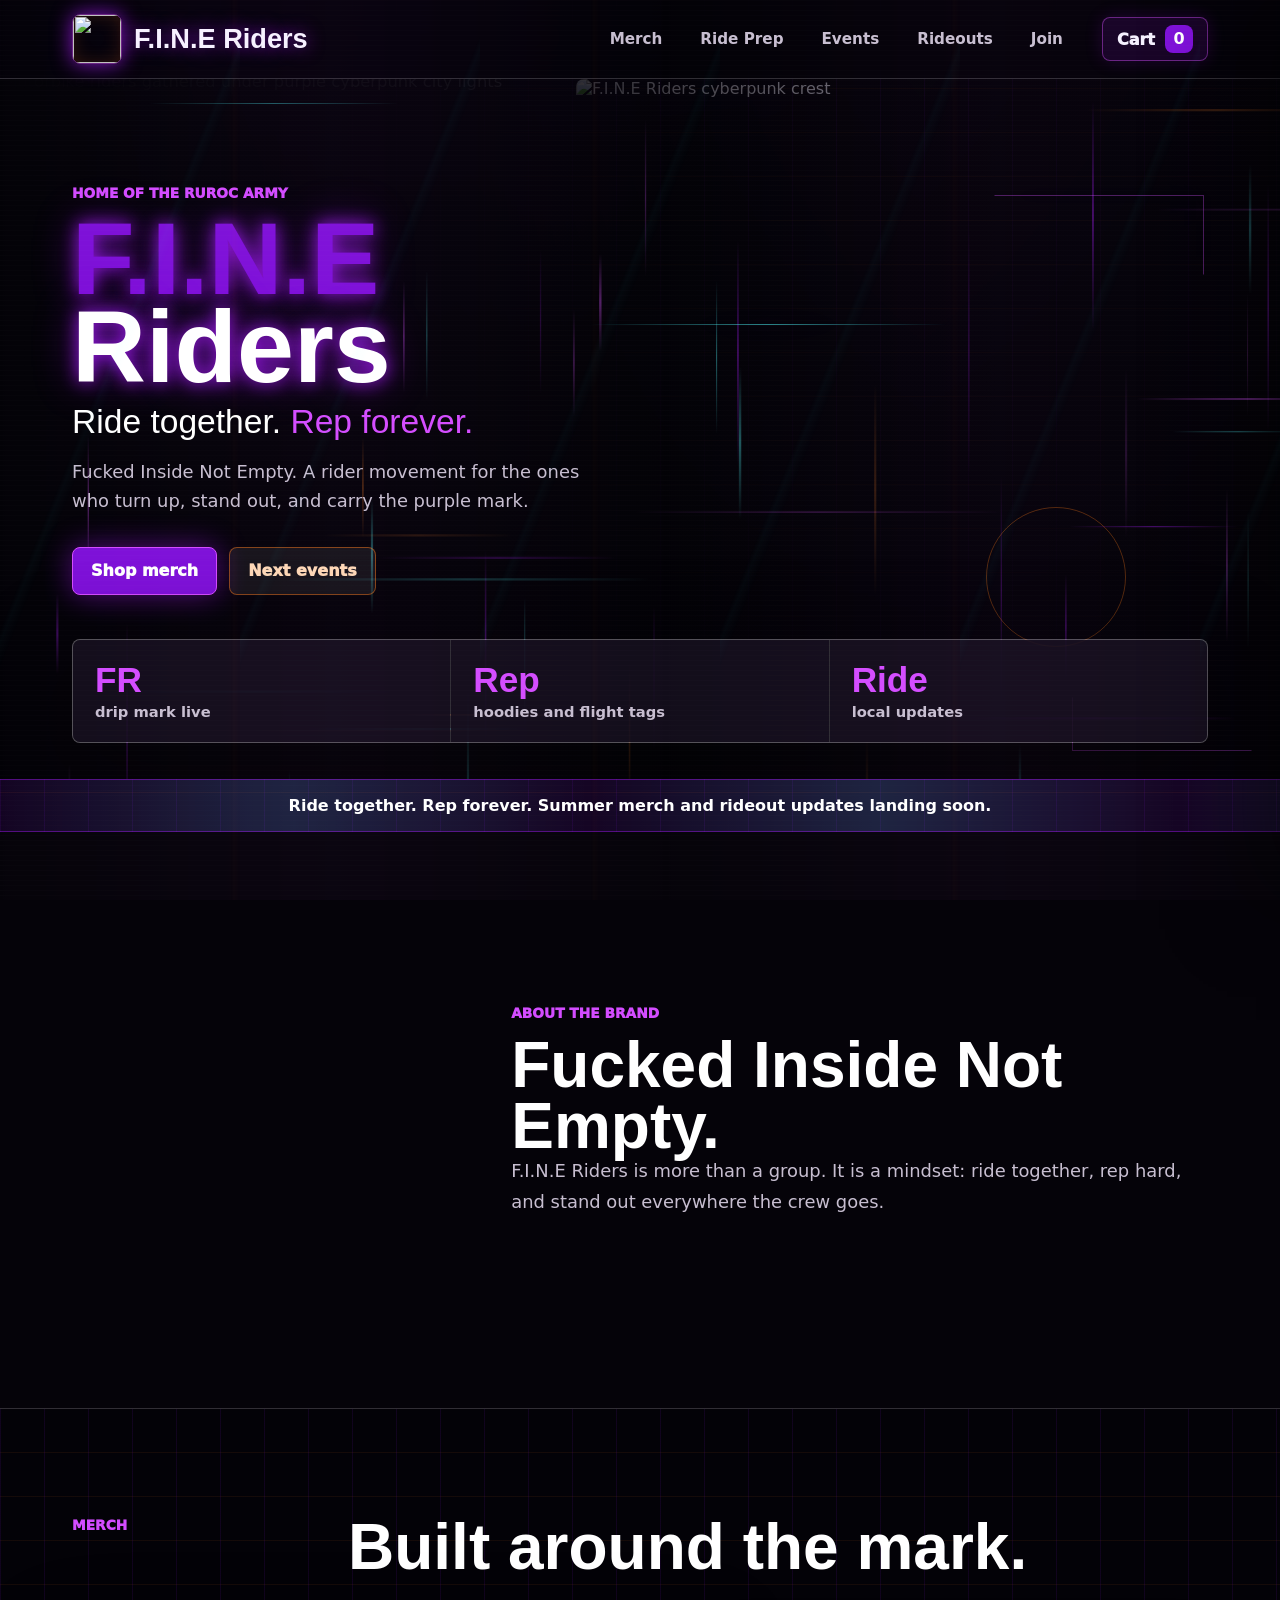
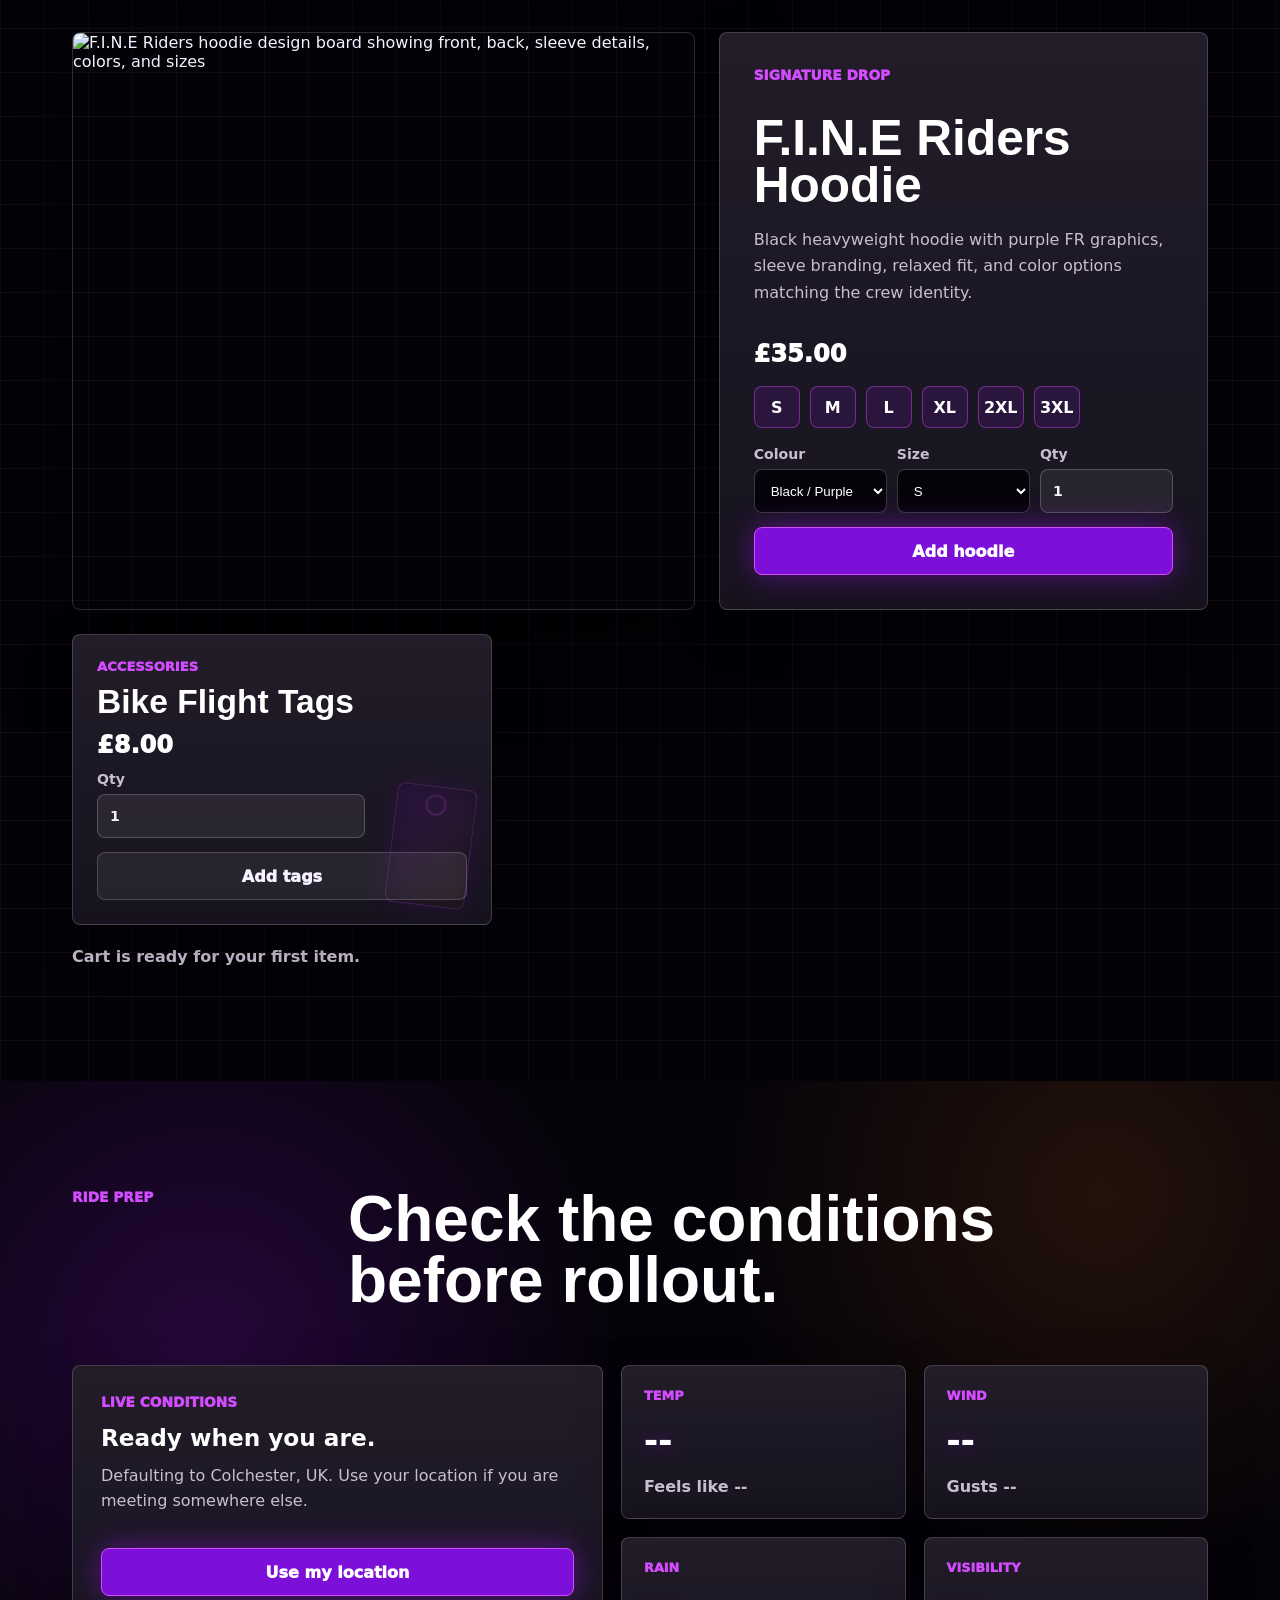
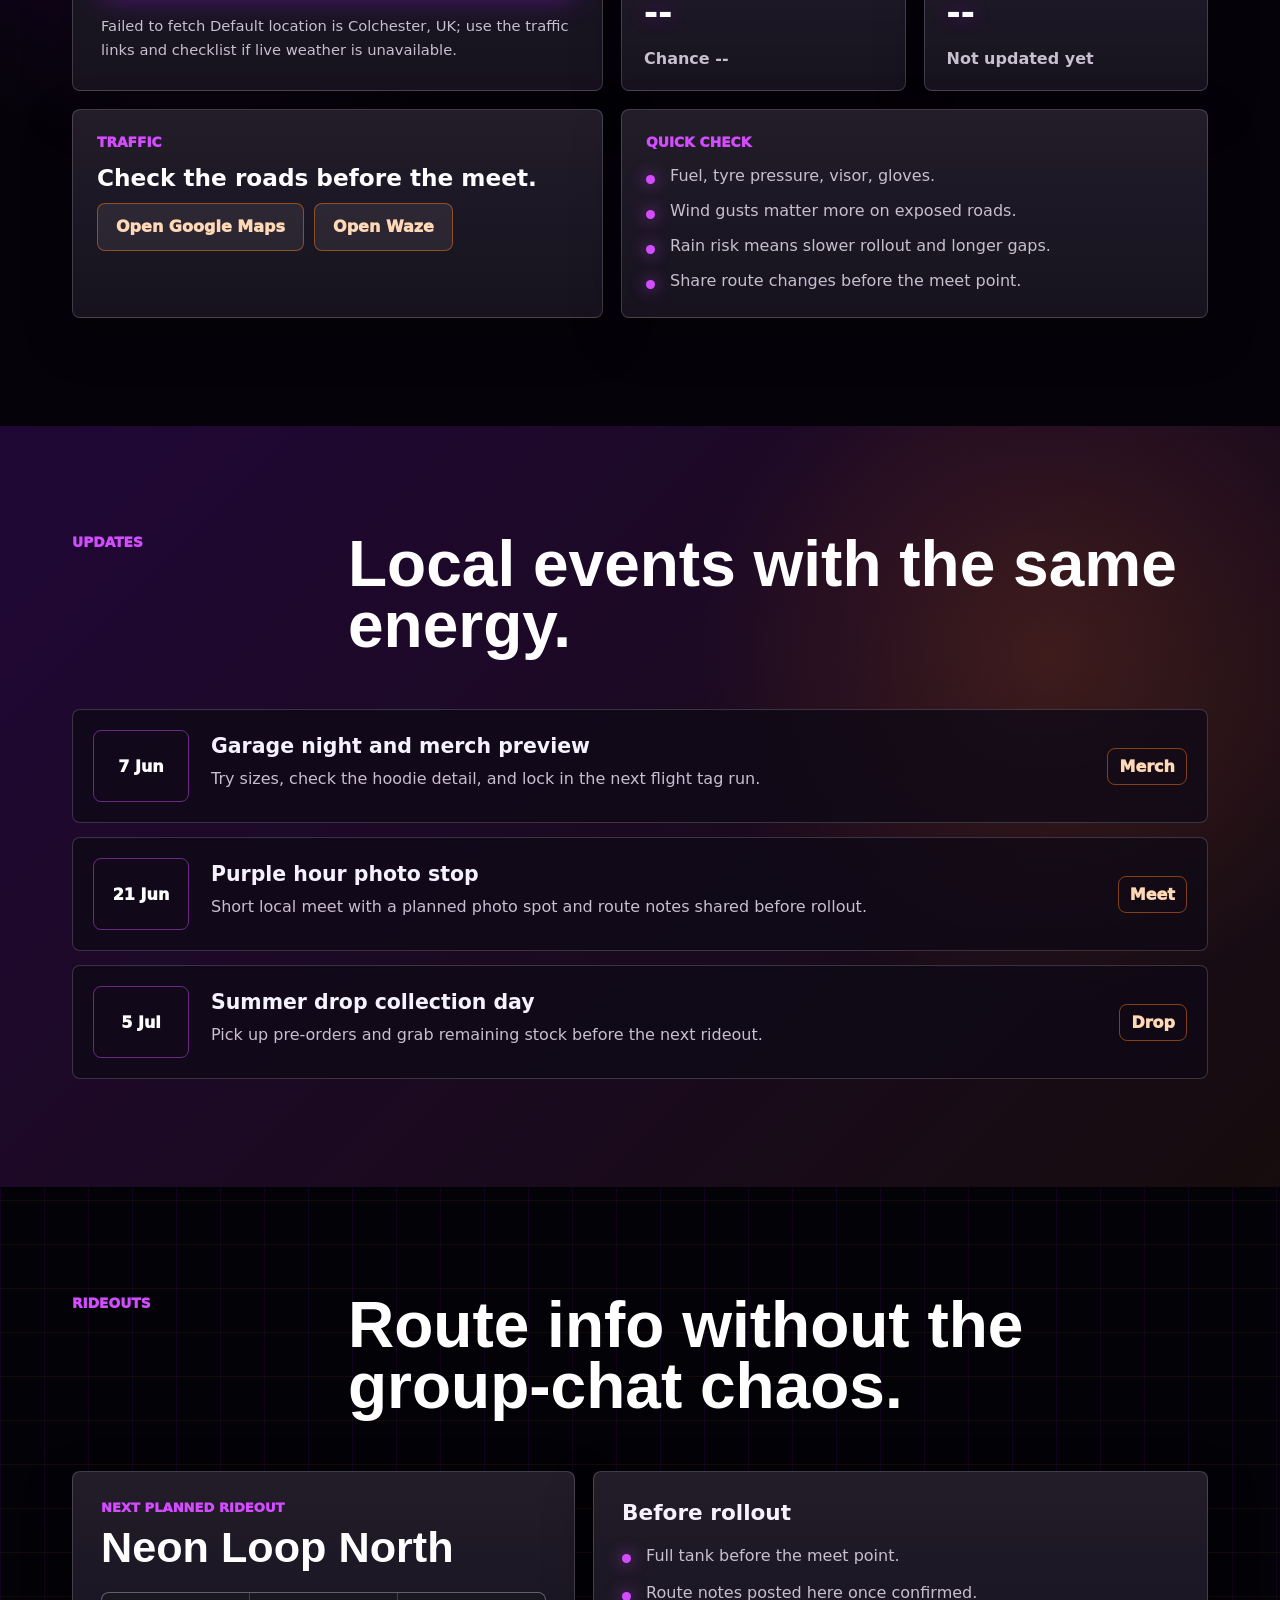
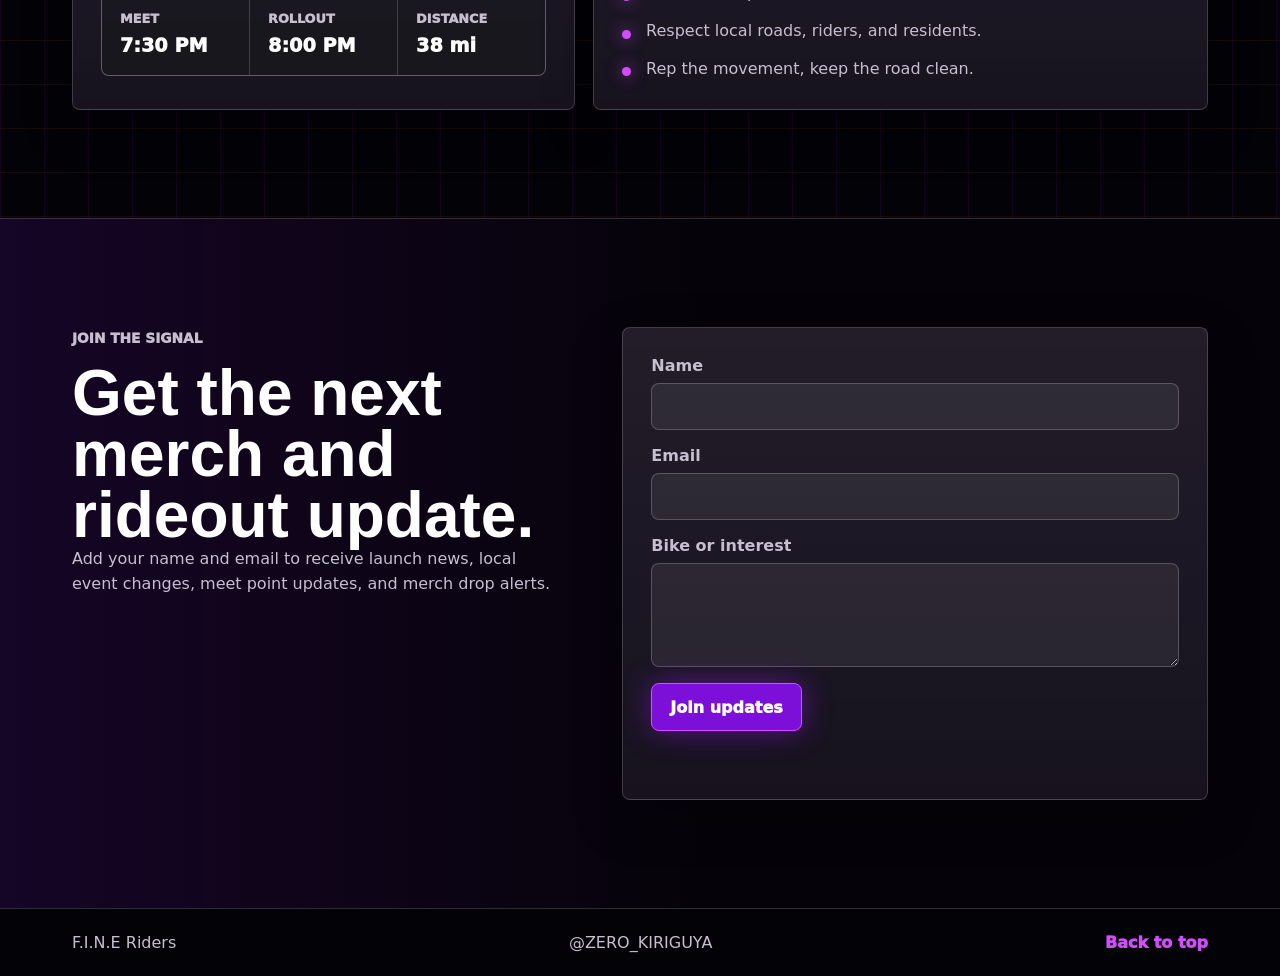
==== index.html @ f5ca0bd8 "Add files via upload" ====
<!doctype html>
<html lang="en">
  <head>
    <meta charset="utf-8">
    <meta name="viewport" content="width=device-width, initial-scale=1">
    <title>F.I.N.E Riders</title>
    <meta
      name="description"
      content="F.I.N.E Riders merch, local rideout updates, and bike group events."
    >
    <link rel="stylesheet" href="styles.css">
  </head>
  <body>
    <header class="site-header">
      <a class="brand" href="#top" aria-label="F.I.N.E Riders home">
        <span class="brand-mark" aria-hidden="true">
          <img src="assets/brand/fine-crest.jpg" alt="">
        </span>
        <span>F.I.N.E Riders</span>
      </a>

      <div class="header-actions">
        <button class="cart-button" type="button" data-cart-open aria-expanded="false" aria-controls="cart-drawer">
          <span>Cart</span>
          <strong id="cart-count">0</strong>
        </button>

        <button class="menu-button" type="button" aria-expanded="false" aria-controls="site-nav">
          <span class="sr-only">Menu</span>
          <span aria-hidden="true"></span>
          <span aria-hidden="true"></span>
          <span aria-hidden="true"></span>
        </button>
      </div>

      <nav class="site-nav" id="site-nav" aria-label="Primary navigation">
        <a href="#shop">Merch</a>
        <a href="#prep">Ride Prep</a>
        <a href="#events">Events</a>
        <a href="#rideouts">Rideouts</a>
        <a href="#join">Join</a>
      </nav>
    </header>

    <main id="top">
      <section class="hero">
        <img
          class="hero-bike"
          src="assets/fine-riders-hero.png"
          alt="Motorbike riders gathered under purple cyberpunk city lights"
        >
        <img
          class="hero-crest"
          src="assets/brand/fine-crest.jpg"
          alt="F.I.N.E Riders cyberpunk crest"
        >
        <div class="hero-overlay" aria-hidden="true"></div>
        <canvas class="hero-neon-field" id="hero-neon-field" aria-hidden="true"></canvas>
        <div class="hero-hud" aria-hidden="true">
          <span></span>
          <span></span>
          <span></span>
          <span></span>
        </div>

        <div class="hero-copy">
          <p class="eyebrow">Home of the Ruroc Army</p>
          <h1>
            <span>F.I.N.E</span>
            <span>Riders</span>
          </h1>
          <p class="hero-tagline">Ride together. <span>Rep forever.</span></p>
          <p class="hero-lede">
            Fucked Inside Not Empty. A rider movement for the ones who turn up,
            stand out, and carry the purple mark.
          </p>
          <div class="hero-actions" aria-label="Primary actions">
            <a class="button primary" href="#shop">Shop merch</a>
            <a class="button secondary" href="#events">Next events</a>
          </div>
        </div>

        <div class="signal-strip" aria-label="Current group highlights">
          <div>
            <strong>FR</strong>
            <span>drip mark live</span>
          </div>
          <div>
            <strong>Rep</strong>
            <span>hoodies and flight tags</span>
          </div>
          <div>
            <strong>Ride</strong>
            <span>local updates</span>
          </div>
        </div>
      </section>

      <section class="ticker" aria-label="Latest announcement">
        <p>Ride together. Rep forever. Summer merch and rideout updates landing soon.</p>
      </section>

      <section class="section brand-story" id="story">
        <div class="story-mark" aria-hidden="true">
          <img src="assets/brand/fr-drip-mark-transparent.png" alt="">
        </div>
        <div>
          <p class="eyebrow">About the brand</p>
          <h2>Fucked Inside Not Empty.</h2>
          <p>
            F.I.N.E Riders is more than a group. It is a mindset: ride together,
            rep hard, and stand out everywhere the crew goes.
          </p>
        </div>
      </section>

      <section class="section" id="shop">
        <div class="section-heading">
          <p class="eyebrow">Merch</p>
          <h2>Built around the mark.</h2>
        </div>

        <div class="merch-feature">
          <img
            src="assets/brand/hoodie-board.png"
            alt="F.I.N.E Riders hoodie design board showing front, back, sleeve details, colors, and sizes"
          >
          <div class="merch-copy">
            <p class="eyebrow">Signature drop</p>
            <h3>F.I.N.E Riders Hoodie</h3>
            <p>
              Black heavyweight hoodie with purple FR graphics, sleeve branding,
              relaxed fit, and color options matching the crew identity.
            </p>
            <span class="price">&pound;35</span>
            <div class="size-row" aria-label="Available sizes">
              <span>S</span>
              <span>M</span>
              <span>L</span>
              <span>XL</span>
              <span>2XL</span>
              <span>3XL</span>
            </div>
            <form class="product-form" data-product-form data-product-id="hoodie-signature" data-product-name="F.I.N.E Riders Hoodie" data-product-price="35">
              <div class="product-controls">
                <label>
                  <span>Colour</span>
                  <select name="colour">
                    <option value="Black / Purple">Black / Purple</option>
                    <option value="Purple / White">Purple / White</option>
                  </select>
                </label>
                <label>
                  <span>Size</span>
                  <select name="size">
                    <option>S</option>
                    <option>M</option>
                    <option>L</option>
                    <option>XL</option>
                    <option>2XL</option>
                    <option>3XL</option>
                  </select>
                </label>
                <label>
                  <span>Qty</span>
                  <input name="quantity" type="number" min="1" max="10" value="1">
                </label>
              </div>
              <button class="button primary product-button" type="submit">Add hoodie</button>
            </form>
          </div>
        </div>

        <div class="merch-grid">
          <article class="product-tile flight-tag-tile">
            <p>Accessories</p>
            <h3>Bike Flight Tags</h3>
            <span class="price">&pound;8</span>
            <form class="product-form compact" data-product-form data-product-id="bike-flight-tags" data-product-name="Bike Flight Tags" data-product-price="8">
              <div class="product-controls">
                <label>
                  <span>Qty</span>
                  <input name="quantity" type="number" min="1" max="10" value="1">
                </label>
              </div>
              <input type="hidden" name="colour" value="Purple FR">
              <input type="hidden" name="size" value="Tag">
              <button class="button product-button" type="submit">Add tags</button>
            </form>
          </article>
        </div>

        <p class="cart-status" id="cart-status" role="status" aria-live="polite">
          Cart is ready for your first item.
        </p>
      </section>

      <section class="section prep-section" id="prep">
        <div class="section-heading">
          <p class="eyebrow">Ride prep</p>
          <h2>Check the conditions before rollout.</h2>
        </div>

        <div class="prep-dashboard">
          <article class="prep-live-card">
            <div>
              <p class="eyebrow">Live conditions</p>
              <h3 id="prep-condition">Ready when you are.</h3>
              <p id="prep-location-label">
                Defaulting to Colchester, UK. Use your location if you are meeting somewhere else.
              </p>
            </div>
            <button class="button primary" type="button" id="ride-prep-location">
              Use my location
            </button>
            <p class="prep-status" id="prep-status" role="status" aria-live="polite">
              Weather source: Open-Meteo. Always check conditions again before setting off.
            </p>
          </article>

          <div class="prep-metrics" aria-label="Ride condition metrics">
            <article>
              <span>Temp</span>
              <strong id="prep-temp">--</strong>
              <p id="prep-feels">Feels like --</p>
            </article>
            <article>
              <span>Wind</span>
              <strong id="prep-wind">--</strong>
              <p id="prep-gusts">Gusts --</p>
            </article>
            <article>
              <span>Rain</span>
              <strong id="prep-rain">--</strong>
              <p id="prep-precip">Chance --</p>
            </article>
            <article>
              <span>Visibility</span>
              <strong id="prep-visibility">--</strong>
              <p id="prep-updated">Not updated yet</p>
            </article>
          </div>

          <article class="prep-traffic-card">
            <p class="eyebrow">Traffic</p>
            <h3>Check the roads before the meet.</h3>
            <div class="prep-links">
              <a class="button secondary" href="https://www.google.com/maps" target="_blank" rel="noreferrer">Open Google Maps</a>
              <a class="button secondary" href="https://www.waze.com/live-map" target="_blank" rel="noreferrer">Open Waze</a>
            </div>
          </article>

          <article class="prep-checklist">
            <p class="eyebrow">Quick check</p>
            <ul>
              <li>Fuel, tyre pressure, visor, gloves.</li>
              <li>Wind gusts matter more on exposed roads.</li>
              <li>Rain risk means slower rollout and longer gaps.</li>
              <li>Share route changes before the meet point.</li>
            </ul>
          </article>
        </div>
      </section>

      <section class="section events-band" id="events">
        <div class="section-heading">
          <p class="eyebrow">Updates</p>
          <h2>Local events with the same energy.</h2>
        </div>

        <div class="event-list">
          <article>
            <time datetime="2026-06-07">7 Jun</time>
            <div>
              <h3>Garage night and merch preview</h3>
              <p>Try sizes, check the hoodie detail, and lock in the next flight tag run.</p>
            </div>
            <span>Merch</span>
          </article>

          <article>
            <time datetime="2026-06-21">21 Jun</time>
            <div>
              <h3>Purple hour photo stop</h3>
              <p>Short local meet with a planned photo spot and route notes shared before rollout.</p>
            </div>
            <span>Meet</span>
          </article>

          <article>
            <time datetime="2026-07-05">5 Jul</time>
            <div>
              <h3>Summer drop collection day</h3>
              <p>Pick up pre-orders and grab remaining stock before the next rideout.</p>
            </div>
            <span>Drop</span>
          </article>
        </div>
      </section>

      <section class="section rideout-section" id="rideouts">
        <div class="section-heading">
          <p class="eyebrow">Rideouts</p>
          <h2>Route info without the group-chat chaos.</h2>
        </div>

        <div class="rideout-panel">
          <div class="route-card">
            <p class="route-label">Next planned rideout</p>
            <h3>Neon Loop North</h3>
            <dl>
              <div>
                <dt>Meet</dt>
                <dd>7:30 PM</dd>
              </div>
              <div>
                <dt>Rollout</dt>
                <dd>8:00 PM</dd>
              </div>
              <div>
                <dt>Distance</dt>
                <dd>38 mi</dd>
              </div>
            </dl>
          </div>

          <div class="rideout-rules">
            <h3>Before rollout</h3>
            <ul>
              <li>Full tank before the meet point.</li>
              <li>Route notes posted here once confirmed.</li>
              <li>Respect local roads, riders, and residents.</li>
              <li>Rep the movement, keep the road clean.</li>
            </ul>
          </div>
        </div>
      </section>

      <section class="join-section" id="join">
        <div class="join-copy">
          <p class="eyebrow">Join the signal</p>
          <h2>Get the next merch and rideout update.</h2>
          <p>
            Add your name and email to receive launch news, local event changes,
            meet point updates, and merch drop alerts.
          </p>
        </div>

        <form class="join-form" id="join-form">
          <label>
            <span>Name</span>
            <input name="name" type="text" autocomplete="name" required>
          </label>
          <label>
            <span>Email</span>
            <input name="email" type="email" autocomplete="email" required>
          </label>
          <label>
            <span>Bike or interest</span>
            <textarea name="message" rows="4" required></textarea>
          </label>
          <button class="button primary" type="submit">Join updates</button>
          <p class="form-status" id="form-status" role="status" aria-live="polite"></p>
        </form>
      </section>
    </main>

    <div class="cart-backdrop" data-cart-close hidden></div>
    <aside class="cart-drawer" id="cart-drawer" aria-labelledby="cart-title" aria-hidden="true">
      <div class="cart-header">
        <div>
          <p class="eyebrow">Merch order</p>
          <h2 id="cart-title">Cart</h2>
        </div>
        <button class="cart-close" type="button" data-cart-close aria-label="Close cart">X</button>
      </div>

      <div class="cart-tabs" aria-label="Checkout steps">
        <button class="is-active" type="button" data-cart-step="cart">Cart</button>
        <button type="button" data-cart-step="checkout">Details</button>
      </div>

      <section class="cart-step is-active" data-cart-panel="cart" aria-label="Cart items">
        <div class="cart-empty" id="cart-empty">
          <h3>No merch added yet.</h3>
          <p>Pick your hoodie, flight tags, size, and quantity from the merch section.</p>
        </div>

        <div class="cart-items" id="cart-items"></div>

        <div class="order-summary" aria-label="Order summary">
          <div>
            <span>Subtotal</span>
            <strong id="cart-subtotal">&pound;0.00</strong>
          </div>
          <div>
            <span>Delivery</span>
            <strong id="cart-shipping">&pound;0.00</strong>
          </div>
          <div class="summary-total">
            <span>Total</span>
            <strong id="cart-total">&pound;0.00</strong>
          </div>
        </div>

        <button class="button primary checkout-start" type="button" id="checkout-start">
          Checkout
        </button>
      </section>

      <section class="cart-step" data-cart-panel="checkout" aria-label="Checkout form">
        <form class="checkout-form" id="checkout-form">
          <div class="checkout-grid">
            <label>
              <span>Full name</span>
              <input name="customerName" type="text" autocomplete="name" required>
            </label>
            <label>
              <span>Email</span>
              <input name="customerEmail" type="email" autocomplete="email" required>
            </label>
            <label>
              <span>Phone</span>
              <input name="customerPhone" type="tel" autocomplete="tel" required>
            </label>
          </div>

          <fieldset class="delivery-options">
            <legend>Delivery</legend>
            <label>
              <input type="radio" name="delivery" value="collection" data-shipping="0" checked>
              <span>Collect at meet</span>
              <strong>Free</strong>
            </label>
            <label>
              <input type="radio" name="delivery" value="uk-delivery" data-shipping="4.99">
              <span>UK delivery</span>
              <strong>&pound;4.99</strong>
            </label>
          </fieldset>

          <div class="shipping-fields" id="shipping-fields" hidden>
            <label>
              <span>Address</span>
              <input name="address" type="text" autocomplete="address-line1">
            </label>
            <label>
              <span>Town / City</span>
              <input name="city" type="text" autocomplete="address-level2">
            </label>
            <label>
              <span>Postcode</span>
              <input name="postcode" type="text" autocomplete="postal-code">
            </label>
          </div>

          <label>
            <span>Payment</span>
            <select name="payment">
              <option value="bank-transfer">Bank transfer after confirmation</option>
              <option value="cash-collection">Cash on collection</option>
            </select>
          </label>

          <label>
            <span>Order notes</span>
            <textarea name="notes" rows="3"></textarea>
          </label>

          <div class="order-summary checkout-summary" aria-label="Checkout summary">
            <div>
              <span>Subtotal</span>
              <strong id="checkout-subtotal">&pound;0.00</strong>
            </div>
            <div>
              <span>Delivery</span>
              <strong id="checkout-shipping">&pound;0.00</strong>
            </div>
            <div class="summary-total">
              <span>Total</span>
              <strong id="checkout-total">&pound;0.00</strong>
            </div>
          </div>

          <button class="button primary" type="submit">Place order</button>
        </form>
      </section>

      <section class="order-success" id="order-success" hidden>
        <img src="assets/brand/thanks-ordering.png" alt="F.I.N.E Riders thanks for ordering graphic">
        <p class="eyebrow">Order locked</p>
        <h2>Rep secured.</h2>
        <p id="order-message"></p>
        <button class="button primary" type="button" id="order-reset">Start another order</button>
      </section>
    </aside>

    <footer class="site-footer">
      <p>F.I.N.E Riders</p>
      <p>@ZERO_KIRIGUYA</p>
      <a href="#top">Back to top</a>
    </footer>

    <script src="site-data.js"></script>
    <script src="script.js"></script>
  </body>
</html>
---- styles.css ----
@font-face {
  font-family: "FineDisplay";
  src: url("assets/fonts/fine.otf") format("opentype");
  font-display: swap;
}

:root {
  --ink: #030207;
  --black: #08060c;
  --panel: #0f0a17;
  --panel-strong: #181021;
  --text: #f6f1ff;
  --muted: #c7bed0;
  --purple: #7d10d8;
  --purple-hot: #a618ff;
  --purple-soft: #d34cff;
  --orange: #ff7b16;
  --cyan: #4cf7ff;
  --line: rgba(246, 241, 255, 0.18);
  --shadow: 0 28px 90px rgba(0, 0, 0, 0.62);
  font-family:
    Inter, ui-sans-serif, system-ui, -apple-system, BlinkMacSystemFont, "Segoe UI",
    sans-serif;
}

* {
  box-sizing: border-box;
}

[hidden] {
  display: none !important;
}

html {
  scroll-behavior: smooth;
}

body {
  margin: 0;
  color: var(--text);
  background:
    radial-gradient(circle at 18% 0%, rgba(126, 16, 216, 0.24), transparent 30rem),
    linear-gradient(90deg, rgba(126, 16, 216, 0.11) 1px, transparent 1px),
    linear-gradient(rgba(255, 123, 22, 0.07) 1px, transparent 1px),
    var(--ink);
  background-size: auto, 44px 44px, 44px 44px, auto;
}

body::before,
body::after {
  content: "";
  position: fixed;
  inset: 0;
  z-index: 100;
  pointer-events: none;
}

body::before {
  opacity: 0.12;
  background:
    linear-gradient(rgba(255, 255, 255, 0.08) 1px, transparent 1px),
    linear-gradient(90deg, transparent, rgba(211, 76, 255, 0.24), transparent);
  background-size: 100% 5px, 52% 100%;
  animation: scanlineDrift 8s linear infinite;
  mix-blend-mode: screen;
}

body::after {
  opacity: 0.16;
  background:
    linear-gradient(112deg, transparent 0 42%, rgba(76, 247, 255, 0.16) 43%, transparent 45% 100%),
    linear-gradient(90deg, transparent 0 64%, rgba(255, 123, 22, 0.12) 65%, transparent 67% 100%);
  background-size: 240px 100%, 360px 100%;
  animation: dataSweep 14s linear infinite;
}

body.menu-open,
body.cart-open {
  overflow: hidden;
}

img {
  display: block;
  max-width: 100%;
}

a {
  color: inherit;
  text-decoration: none;
}

button,
input,
textarea {
  font: inherit;
}

.sr-only {
  position: absolute;
  width: 1px;
  height: 1px;
  padding: 0;
  margin: -1px;
  overflow: hidden;
  clip: rect(0, 0, 0, 0);
  white-space: nowrap;
  border: 0;
}

.site-header {
  position: sticky;
  top: 0;
  z-index: 20;
  display: flex;
  align-items: center;
  justify-content: space-between;
  gap: 24px;
  padding: 14px 72px;
  border-bottom: 1px solid var(--line);
  background: rgba(3, 2, 7, 0.92);
  backdrop-filter: blur(18px);
}

.brand {
  display: inline-flex;
  align-items: center;
  min-width: 0;
  gap: 12px;
  font-weight: 900;
}

.brand-mark {
  display: grid;
  width: 50px;
  height: 50px;
  place-items: center;
  border: 1px solid rgba(211, 76, 255, 0.5);
  border-radius: 8px;
  box-shadow:
    0 0 20px rgba(166, 24, 255, 0.74),
    inset 0 0 18px rgba(255, 123, 22, 0.18);
  overflow: hidden;
}

.brand-mark img {
  width: 100%;
  height: 100%;
  object-fit: cover;
}

.brand span:last-child {
  font-family: "FineDisplay", Inter, sans-serif;
  color: var(--text);
  font-size: 1.7rem;
  letter-spacing: 0;
  text-shadow: 0 0 18px rgba(166, 24, 255, 0.65);
}

.site-nav {
  order: 2;
  display: flex;
  align-items: center;
  gap: 8px;
  margin-left: auto;
}

.site-nav a {
  padding: 10px 14px;
  border: 1px solid transparent;
  border-radius: 8px;
  color: var(--muted);
  font-size: 0.95rem;
  font-weight: 900;
}

.site-nav a:hover,
.site-nav a:focus-visible {
  border-color: rgba(166, 24, 255, 0.6);
  color: var(--text);
  background: rgba(166, 24, 255, 0.12);
  outline: none;
}

.menu-button {
  display: none;
  width: 44px;
  height: 44px;
  border: 1px solid var(--line);
  border-radius: 8px;
  background: rgba(255, 255, 255, 0.08);
  cursor: pointer;
}

.menu-button span:not(.sr-only) {
  display: block;
  width: 19px;
  height: 2px;
  margin: 4px auto;
  background: var(--text);
}

.header-actions {
  order: 3;
  display: flex;
  align-items: center;
  gap: 10px;
}

.cart-button {
  display: inline-flex;
  align-items: center;
  gap: 10px;
  min-height: 44px;
  padding: 0 14px;
  border: 1px solid rgba(211, 76, 255, 0.42);
  border-radius: 8px;
  color: var(--text);
  background: rgba(166, 24, 255, 0.12);
  box-shadow: 0 0 18px rgba(166, 24, 255, 0.16);
  font-weight: 950;
  cursor: pointer;
}

.cart-button strong {
  display: grid;
  min-width: 28px;
  height: 28px;
  place-items: center;
  border-radius: 8px;
  color: #ffffff;
  background: var(--purple);
  line-height: 1;
}

.cart-button:hover,
.cart-button:focus-visible {
  border-color: var(--purple-soft);
  box-shadow: 0 0 24px rgba(166, 24, 255, 0.32);
  outline: none;
}

.cart-button.is-confirming {
  border-color: var(--cyan);
  box-shadow:
    0 0 0 1px rgba(76, 247, 255, 0.5),
    0 0 24px rgba(76, 247, 255, 0.32);
  animation: confirmPop 650ms ease;
}

.admin-link {
  display: inline-flex;
  align-items: center;
  justify-content: center;
  min-height: 44px;
  padding: 0 14px;
  border: 1px solid rgba(255, 123, 22, 0.42);
  border-radius: 8px;
  color: #ffd8b6;
  background: rgba(255, 123, 22, 0.08);
  font-weight: 950;
}

.admin-link:hover,
.admin-link:focus-visible {
  border-color: var(--orange);
  outline: none;
}

.hero {
  position: relative;
  display: grid;
  min-height: 700px;
  overflow: hidden;
  isolation: isolate;
  --hero-shift-x: 0;
  --hero-shift-y: 0;
}

.hero-bike,
.hero-crest,
.hero-overlay,
.hero-neon-field,
.hero-hud {
  position: absolute;
  inset: 0;
}

.hero-bike {
  z-index: -4;
  width: 100%;
  height: 100%;
  object-fit: cover;
  opacity: 0.52;
  transform: scale(1.02);
  animation: imageBreath 14s ease-in-out infinite alternate;
}

.hero-crest {
  z-index: -3;
  width: min(720px, 50vw);
  height: auto;
  margin: auto 5vw auto auto;
  border-radius: 8px;
  filter: drop-shadow(0 0 45px rgba(166, 24, 255, 0.68));
  opacity: 0.96;
  transform: translate3d(
    calc(var(--hero-shift-x) * 1px),
    calc(var(--hero-shift-y) * 1px),
    0
  );
  transition: transform 220ms ease-out;
  animation: crestPulse 5.5s ease-in-out infinite;
}

.hero-overlay {
  z-index: -2;
  background:
    linear-gradient(90deg, rgba(3, 2, 7, 1) 0%, rgba(3, 2, 7, 0.9) 38%, rgba(3, 2, 7, 0.42) 72%, rgba(3, 2, 7, 0.76)),
    linear-gradient(180deg, rgba(3, 2, 7, 0.12), rgba(3, 2, 7, 0.94));
}

.hero-neon-field {
  z-index: -1;
  width: 100%;
  height: 100%;
  opacity: 0.68;
  pointer-events: none;
  mix-blend-mode: screen;
}

.hero-hud {
  z-index: -1;
  pointer-events: none;
}

.hero-hud span {
  position: absolute;
  border: 1px solid rgba(211, 76, 255, 0.48);
  filter: drop-shadow(0 0 18px rgba(166, 24, 255, 0.7));
  opacity: 0.72;
}

.hero-hud span:nth-child(1) {
  top: 116px;
  right: 76px;
  width: 210px;
  height: 80px;
  border-left-color: transparent;
  border-bottom-color: transparent;
  animation: hudBlink 4s steps(2, end) infinite;
}

.hero-hud span:nth-child(2) {
  right: 12vw;
  bottom: 132px;
  width: 140px;
  height: 140px;
  border-radius: 50%;
  border-color: rgba(255, 123, 22, 0.44);
  animation: hudSpin 18s linear infinite;
}

.hero-hud span:nth-child(3) {
  top: 35%;
  left: 46%;
  width: 28vw;
  height: 1px;
  border: 0;
  background: linear-gradient(90deg, transparent, rgba(76, 247, 255, 0.72), transparent);
  animation: speedLine 3.2s ease-in-out infinite;
}

.hero-hud span:nth-child(4) {
  right: 28px;
  bottom: 28px;
  width: 180px;
  height: 54px;
  border-top-color: transparent;
  border-right-color: transparent;
  animation: hudBlink 5.4s steps(2, end) infinite reverse;
}

.hero-copy {
  position: relative;
  z-index: 2;
  align-self: center;
  max-width: 680px;
  padding: 92px 72px 170px;
}

.eyebrow {
  margin: 0 0 14px;
  color: var(--purple-soft);
  font-size: 0.86rem;
  font-weight: 950;
  letter-spacing: 0;
  text-transform: uppercase;
}

h1,
h2,
h3,
p {
  margin-top: 0;
}

h1,
h2,
.hero-tagline,
.product-tile h3,
.merch-copy h3,
.route-card h3 {
  font-family: "FineDisplay", Inter, sans-serif;
  letter-spacing: 0;
}

h1 {
  margin-bottom: 14px;
  font-size: 6.4rem;
  line-height: 0.86;
}

h1 span {
  display: block;
  color: var(--purple);
  text-shadow:
    0 0 18px rgba(166, 24, 255, 0.9),
    0 0 44px rgba(166, 24, 255, 0.42);
  animation: titleFlicker 6s steps(1, end) infinite;
}

h1 span:last-child {
  color: #ffffff;
  animation-delay: 800ms;
}

h2 {
  max-width: 840px;
  margin-bottom: 0;
  font-size: 4rem;
  line-height: 0.95;
  color: #ffffff;
}

h3 {
  font-size: 1.28rem;
  letter-spacing: 0;
}

.hero-tagline {
  margin-bottom: 18px;
  color: #ffffff;
  font-size: 2.1rem;
  line-height: 1;
}

.hero-tagline span {
  color: var(--purple-soft);
}

.hero-lede {
  max-width: 610px;
  margin-bottom: 32px;
  color: var(--muted);
  font-size: 1.12rem;
  line-height: 1.62;
}

.hero-actions {
  display: flex;
  flex-wrap: wrap;
  gap: 12px;
}

.button {
  display: inline-flex;
  align-items: center;
  justify-content: center;
  min-height: 48px;
  padding: 0 18px;
  border: 1px solid var(--line);
  border-radius: 8px;
  color: var(--text);
  background: rgba(255, 255, 255, 0.07);
  font-weight: 950;
  cursor: pointer;
  transition:
    transform 180ms ease,
    box-shadow 180ms ease,
    border-color 180ms ease;
}

.button:hover,
.button:focus-visible {
  border-color: var(--purple-soft);
  box-shadow: 0 0 24px rgba(166, 24, 255, 0.3);
  transform: translateY(-2px);
  outline: none;
}

.button.primary {
  border-color: var(--purple-soft);
  color: #ffffff;
  background: var(--purple);
  box-shadow: 0 0 30px rgba(166, 24, 255, 0.46);
}

.button.primary:hover,
.button.primary:focus-visible {
  animation: neonButtonPulse 900ms ease-in-out infinite alternate;
}

.button.is-confirming {
  border-color: var(--cyan);
  box-shadow:
    0 0 0 1px rgba(76, 247, 255, 0.65),
    0 0 34px rgba(76, 247, 255, 0.42);
  animation: confirmPop 650ms ease;
}

.button.secondary {
  border-color: rgba(255, 123, 22, 0.48);
  color: #ffd8b6;
}

.signal-strip {
  position: absolute;
  z-index: 2;
  right: 72px;
  bottom: 36px;
  left: 72px;
  display: grid;
  grid-template-columns: repeat(3, 1fr);
  gap: 1px;
  border: 1px solid var(--line);
  border-radius: 8px;
  background: var(--line);
  box-shadow: var(--shadow);
  overflow: hidden;
}

.signal-strip div {
  position: relative;
  min-width: 0;
  padding: 22px;
  background: rgba(15, 10, 23, 0.88);
  overflow: hidden;
}

.signal-strip div::before {
  content: "";
  position: absolute;
  inset: 0;
  background: linear-gradient(100deg, transparent 0 22%, rgba(211, 76, 255, 0.18) 44%, transparent 66%);
  transform: translateX(-120%);
  animation: panelSweep 5.8s ease-in-out infinite;
}

.signal-strip div:nth-child(2)::before {
  animation-delay: 700ms;
}

.signal-strip div:nth-child(3)::before {
  animation-delay: 1400ms;
}

.signal-strip strong,
.signal-strip span {
  position: relative;
  z-index: 1;
  display: block;
}

.signal-strip strong {
  margin-bottom: 6px;
  color: var(--purple-soft);
  font-family: "FineDisplay", Inter, sans-serif;
  font-size: 2.2rem;
  line-height: 1;
}

.signal-strip span {
  color: var(--muted);
  font-size: 0.92rem;
  font-weight: 850;
}

.ticker {
  border-block: 1px solid rgba(166, 24, 255, 0.42);
  background:
    linear-gradient(90deg, transparent, rgba(76, 247, 255, 0.12), transparent),
    rgba(126, 16, 216, 0.13);
  background-size: 46% 100%, auto;
  animation: tickerSignal 9s linear infinite;
}

.ticker p {
  margin: 0;
  padding: 16px 72px;
  color: #ffffff;
  font-weight: 900;
  text-align: center;
}

.section,
.join-section {
  padding: 108px 72px;
}

.section-heading {
  display: grid;
  grid-template-columns: 220px minmax(0, 1fr);
  align-items: start;
  gap: 56px;
  margin-bottom: 54px;
}

.brand-story {
  display: grid;
  grid-template-columns: 0.55fr 1fr;
  align-items: center;
  gap: 56px;
  border-bottom: 1px solid var(--line);
  background: #050309;
}

.brand-story p:not(.eyebrow) {
  max-width: 720px;
  color: var(--muted);
  font-size: 1.12rem;
  line-height: 1.7;
}

.story-mark {
  display: grid;
  min-height: 360px;
  place-items: center;
  border-radius: 8px;
  background: transparent;
}

.story-mark img {
  width: min(100%, 420px);
  height: auto;
  object-fit: contain;
  filter: drop-shadow(0 0 30px rgba(166, 24, 255, 0.72));
}

.merch-feature {
  display: grid;
  grid-template-columns: minmax(0, 1.12fr) minmax(320px, 0.88fr);
  gap: 24px;
  align-items: stretch;
  margin-bottom: 24px;
}

.merch-feature img,
.movement-card img {
  width: 100%;
  height: 100%;
  border: 1px solid var(--line);
  border-radius: 8px;
  object-fit: cover;
  box-shadow: var(--shadow);
}

.merch-feature img {
  transform: translateZ(0);
  transition:
    filter 240ms ease,
    transform 240ms ease;
}

.merch-feature:hover img {
  filter:
    saturate(1.22)
    contrast(1.08)
    drop-shadow(0 0 22px rgba(166, 24, 255, 0.38));
  transform: translateY(-3px) scale(1.01);
}

.merch-copy,
.product-tile,
.route-card,
.rideout-rules,
.join-form {
  border: 1px solid var(--line);
  border-radius: 8px;
  background:
    linear-gradient(180deg, rgba(255, 255, 255, 0.08), rgba(255, 255, 255, 0.03)),
    var(--panel);
  box-shadow: 0 18px 50px rgba(0, 0, 0, 0.28);
}

.merch-copy,
.product-tile,
.prep-live-card,
.prep-traffic-card,
.prep-checklist,
.prep-metrics article,
.event-list article,
.route-card,
.rideout-rules,
.join-form {
  position: relative;
  overflow: hidden;
}

.merch-copy::before,
.product-tile::before,
.prep-live-card::before,
.prep-traffic-card::before,
.prep-checklist::before,
.prep-metrics article::before,
.event-list article::before,
.route-card::before,
.rideout-rules::before,
.join-form::before {
  content: "";
  position: absolute;
  inset: 0;
  background:
    linear-gradient(110deg, transparent 0 36%, rgba(211, 76, 255, 0.12) 44%, transparent 52% 100%),
    linear-gradient(180deg, rgba(76, 247, 255, 0.07), transparent 38%);
  opacity: 0;
  transform: translateX(-70%);
  transition:
    opacity 180ms ease,
    transform 560ms ease;
  pointer-events: none;
}

.merch-copy:hover::before,
.product-tile:hover::before,
.prep-live-card:hover::before,
.prep-traffic-card:hover::before,
.prep-checklist:hover::before,
.prep-metrics article:hover::before,
.event-list article:hover::before,
.route-card:hover::before,
.rideout-rules:hover::before,
.join-form:hover::before {
  opacity: 1;
  transform: translateX(70%);
}

.product-tile:hover,
.prep-metrics article:hover,
.event-list article:hover,
.route-card:hover,
.rideout-rules:hover {
  border-color: rgba(211, 76, 255, 0.5);
  box-shadow:
    0 18px 50px rgba(0, 0, 0, 0.3),
    0 0 32px rgba(166, 24, 255, 0.18);
  transform: translateY(-2px);
}

.merch-copy {
  display: flex;
  flex-direction: column;
  justify-content: center;
  gap: 18px;
  padding: 34px;
}

.merch-copy h3 {
  margin: 0;
  color: #ffffff;
  font-size: 3.1rem;
  line-height: 0.95;
}

.merch-copy p:not(.eyebrow) {
  color: var(--muted);
  line-height: 1.65;
}

.size-row {
  display: flex;
  flex-wrap: wrap;
  gap: 10px;
}

.size-row span {
  display: grid;
  width: 46px;
  height: 42px;
  place-items: center;
  border: 1px solid rgba(211, 76, 255, 0.42);
  border-radius: 8px;
  color: #ffffff;
  background: rgba(166, 24, 255, 0.12);
  font-weight: 900;
}

.merch-grid {
  display: grid;
  grid-template-columns: minmax(260px, 420px);
  gap: 18px;
}

.product-tile {
  display: grid;
  min-width: 0;
  gap: 12px;
  padding: 24px;
  transition:
    border-color 180ms ease,
    box-shadow 180ms ease,
    transform 180ms ease;
}

.product-tile > * {
  position: relative;
  z-index: 1;
}

.product-tile p,
.route-label {
  margin: 0;
  color: var(--purple-soft);
  font-size: 0.82rem;
  font-weight: 950;
  text-transform: uppercase;
}

.product-tile h3 {
  margin: 0;
  color: #ffffff;
  font-size: 2.1rem;
  line-height: 0.98;
}

.flight-tag-tile::after {
  content: "";
  position: absolute;
  right: 20px;
  bottom: 18px;
  width: 78px;
  height: 118px;
  border: 1px solid rgba(211, 76, 255, 0.42);
  border-radius: 8px;
  background:
    radial-gradient(circle at 50% 15%, transparent 0 8px, rgba(211, 76, 255, 0.5) 9px 10px, transparent 11px),
    linear-gradient(135deg, rgba(126, 16, 216, 0.38), rgba(255, 123, 22, 0.12));
  box-shadow:
    0 0 26px rgba(166, 24, 255, 0.25),
    inset 0 0 20px rgba(3, 2, 7, 0.5);
  opacity: 0.42;
  transform: rotate(7deg);
  pointer-events: none;
}

.price {
  color: #ffffff;
  font-size: 1.5rem;
  font-weight: 950;
}

.product-button {
  width: 100%;
}

.product-form {
  display: grid;
  gap: 14px;
}

.product-form.compact {
  align-self: end;
}

.product-controls {
  display: grid;
  grid-template-columns: repeat(3, minmax(0, 1fr));
  gap: 10px;
}

.product-form.compact .product-controls {
  grid-template-columns: minmax(0, 1fr) 92px;
}

.product-controls label,
.checkout-form label {
  display: grid;
  gap: 7px;
  color: var(--muted);
  font-size: 0.88rem;
  font-weight: 900;
}

.product-controls input,
.product-controls select,
.checkout-form input,
.checkout-form select,
.checkout-form textarea {
  width: 100%;
  min-height: 44px;
  border: 1px solid rgba(246, 241, 255, 0.22);
  border-radius: 8px;
  padding: 10px 12px;
  color: var(--text);
  background: rgba(255, 255, 255, 0.07);
}

.product-controls select,
.checkout-form select {
  color: #ffffff;
  background: #050309;
  color-scheme: dark;
}

.product-controls option,
.checkout-form option {
  color: #ffffff;
  background: #050309;
}

.product-controls input:focus,
.product-controls select:focus,
.checkout-form input:focus,
.checkout-form select:focus,
.checkout-form textarea:focus {
  border-color: var(--purple-soft);
  outline: 3px solid rgba(166, 24, 255, 0.2);
}

.cart-status {
  min-height: 26px;
  margin: 22px 0 0;
  color: var(--muted);
  font-weight: 800;
}

.prep-section {
  background:
    radial-gradient(circle at 16% 28%, rgba(166, 24, 255, 0.2), transparent 26rem),
    radial-gradient(circle at 86% 12%, rgba(255, 123, 22, 0.12), transparent 24rem),
    #050309;
}

.prep-dashboard {
  display: grid;
  grid-template-columns: minmax(0, 0.95fr) minmax(0, 1.05fr);
  gap: 18px;
}

.prep-live-card,
.prep-traffic-card,
.prep-checklist,
.prep-metrics article {
  border: 1px solid var(--line);
  border-radius: 8px;
  background:
    linear-gradient(180deg, rgba(255, 255, 255, 0.08), rgba(255, 255, 255, 0.03)),
    var(--panel);
  box-shadow: 0 18px 50px rgba(0, 0, 0, 0.26);
}

.prep-metrics article,
.event-list article,
.route-card,
.rideout-rules {
  transition:
    border-color 180ms ease,
    box-shadow 180ms ease,
    transform 180ms ease;
}

.prep-live-card {
  display: grid;
  gap: 18px;
  padding: 28px;
}

.prep-live-card h3,
.prep-traffic-card h3 {
  margin-bottom: 12px;
  color: #ffffff;
  font-size: 1.45rem;
}

.prep-live-card p:not(.eyebrow),
.prep-traffic-card p:not(.eyebrow),
.prep-status {
  color: var(--muted);
  line-height: 1.6;
}

.prep-status {
  min-height: 24px;
  margin: 0;
  font-size: 0.92rem;
}

.prep-metrics {
  display: grid;
  grid-template-columns: repeat(2, minmax(0, 1fr));
  gap: 18px;
}

.prep-metrics article {
  display: grid;
  min-height: 154px;
  align-content: space-between;
  gap: 12px;
  padding: 22px;
}

.prep-metrics span {
  color: var(--purple-soft);
  font-size: 0.8rem;
  font-weight: 950;
  text-transform: uppercase;
}

.prep-metrics strong {
  color: #ffffff;
  font-family: "FineDisplay", Inter, sans-serif;
  font-size: 2.65rem;
  line-height: 0.9;
  text-shadow: 0 0 18px rgba(166, 24, 255, 0.44);
  animation: metricGlow 4s ease-in-out infinite;
}

.prep-metrics p {
  margin: 0;
  color: var(--muted);
  font-weight: 850;
}

.prep-traffic-card,
.prep-checklist {
  padding: 24px;
}

.prep-links {
  display: flex;
  flex-wrap: wrap;
  gap: 10px;
}

.prep-checklist ul {
  display: grid;
  gap: 11px;
  padding: 0;
  margin: 0;
  list-style: none;
}

.prep-checklist li {
  position: relative;
  padding-left: 24px;
  color: var(--muted);
  line-height: 1.5;
}

.prep-checklist li::before {
  content: "";
  position: absolute;
  top: 0.7em;
  left: 0;
  width: 9px;
  height: 9px;
  border-radius: 50%;
  background: var(--purple-soft);
  box-shadow: 0 0 16px rgba(211, 76, 255, 0.78);
}

.events-band {
  background:
    radial-gradient(circle at 82% 30%, rgba(255, 123, 22, 0.16), transparent 22rem),
    linear-gradient(135deg, rgba(126, 16, 216, 0.2), rgba(255, 123, 22, 0.06)),
    #08050d;
}

.event-list {
  display: grid;
  gap: 14px;
}

.event-list article {
  display: grid;
  grid-template-columns: 96px minmax(0, 1fr) 110px;
  align-items: center;
  gap: 22px;
  padding: 20px;
  border: 1px solid var(--line);
  border-radius: 8px;
  background: rgba(15, 10, 23, 0.78);
}

.event-list time {
  position: relative;
  display: grid;
  min-height: 72px;
  place-items: center;
  border: 1px solid rgba(211, 76, 255, 0.46);
  border-radius: 8px;
  color: #ffffff;
  font-weight: 950;
  overflow: hidden;
}

.event-list time::after {
  content: "";
  position: absolute;
  inset: 0;
  background: linear-gradient(180deg, transparent, rgba(211, 76, 255, 0.3), transparent);
  transform: translateY(-110%);
  animation: verticalScan 3.8s ease-in-out infinite;
}

.event-list h3,
.event-list p {
  margin-bottom: 8px;
}

.event-list p,
.rideout-rules li,
.join-copy p,
.form-status {
  color: var(--muted);
  line-height: 1.6;
}

.event-list span {
  justify-self: end;
  padding: 8px 11px;
  border: 1px solid rgba(255, 123, 22, 0.48);
  border-radius: 8px;
  color: #ffd8b6;
  font-weight: 950;
}

.rideout-panel {
  display: grid;
  grid-template-columns: minmax(0, 0.9fr) minmax(0, 1.1fr);
  gap: 18px;
}

.route-card,
.rideout-rules {
  padding: 28px;
}

.route-card h3 {
  margin: 12px 0 24px;
  color: #ffffff;
  font-size: 2.7rem;
  line-height: 0.95;
}

.route-card dl {
  position: relative;
  display: grid;
  grid-template-columns: repeat(3, 1fr);
  gap: 1px;
  margin: 0;
  border: 1px solid var(--line);
  border-radius: 8px;
  background: var(--line);
  overflow: hidden;
}

.route-card dl::after {
  content: "";
  position: absolute;
  inset: 0;
  background: linear-gradient(90deg, transparent, rgba(255, 123, 22, 0.28), transparent);
  transform: translateX(-100%);
  animation: routeSweep 4.8s ease-in-out infinite;
  pointer-events: none;
}

.route-card div {
  position: relative;
  z-index: 1;
  padding: 18px;
  background: rgba(3, 2, 7, 0.64);
}

.route-card dt {
  margin-bottom: 8px;
  color: var(--muted);
  font-size: 0.8rem;
  font-weight: 950;
  text-transform: uppercase;
}

.route-card dd {
  margin: 0;
  color: #ffffff;
  font-size: 1.2rem;
  font-weight: 950;
}

.movement-card {
  min-height: 360px;
  grid-row: span 2;
}

.rideout-rules h3 {
  margin-bottom: 18px;
  font-size: 1.35rem;
}

.rideout-rules ul {
  display: grid;
  gap: 12px;
  padding: 0;
  margin: 0;
  list-style: none;
}

.rideout-rules li {
  position: relative;
  padding-left: 24px;
}

.rideout-rules li::before {
  content: "";
  position: absolute;
  top: 0.72em;
  left: 0;
  width: 9px;
  height: 9px;
  border-radius: 50%;
  background: var(--purple-soft);
  box-shadow: 0 0 16px rgba(211, 76, 255, 0.78);
}

.join-section {
  display: grid;
  grid-template-columns: minmax(0, 0.82fr) minmax(360px, 1fr);
  gap: 70px;
  border-top: 1px solid var(--line);
  background:
    linear-gradient(90deg, rgba(126, 16, 216, 0.14), transparent 55%),
    #050309;
}

.join-copy {
  max-width: 560px;
}

.join-copy p {
  max-width: 520px;
}

.join-form {
  display: grid;
  gap: 16px;
  padding: 28px;
}

.join-form label {
  display: grid;
  gap: 8px;
  color: var(--muted);
  font-weight: 900;
}

.join-form input,
.join-form textarea {
  width: 100%;
  border: 1px solid rgba(246, 241, 255, 0.22);
  border-radius: 8px;
  padding: 13px 14px;
  color: var(--text);
  background: rgba(255, 255, 255, 0.07);
  resize: vertical;
}

.join-form input:focus,
.join-form textarea:focus {
  border-color: var(--purple-soft);
  outline: 3px solid rgba(166, 24, 255, 0.2);
}

.join-form .button {
  justify-self: start;
}

.form-status {
  min-height: 24px;
  margin: 0;
}

.site-footer {
  display: flex;
  justify-content: space-between;
  gap: 20px;
  padding: 24px 72px;
  border-top: 1px solid var(--line);
  color: var(--muted);
  background: #030207;
}

.site-footer p {
  margin: 0;
}

.site-footer a {
  color: var(--purple-soft);
  font-weight: 950;
}

.cart-backdrop {
  position: fixed;
  inset: 0;
  z-index: 50;
  background: rgba(3, 2, 7, 0.72);
  backdrop-filter: blur(6px);
}

.cart-drawer {
  position: fixed;
  inset: 0 0 0 auto;
  z-index: 60;
  display: grid;
  grid-template-rows: auto auto 1fr;
  width: min(560px, 100vw);
  height: 100vh;
  padding: 22px;
  border-left: 1px solid rgba(211, 76, 255, 0.34);
  color: var(--text);
  background:
    radial-gradient(circle at 80% 0%, rgba(166, 24, 255, 0.22), transparent 18rem),
    var(--panel);
  box-shadow: -24px 0 80px rgba(0, 0, 0, 0.55);
  overflow-y: auto;
  transform: translateX(100%);
  transition: transform 220ms ease;
}

body.cart-open .cart-drawer {
  transform: translateX(0);
}

.cart-header {
  display: flex;
  align-items: start;
  justify-content: space-between;
  gap: 18px;
  padding-bottom: 18px;
  border-bottom: 1px solid var(--line);
}

.cart-header h2,
.order-success h2 {
  margin: 0;
  font-size: 2.8rem;
}

.cart-close {
  display: grid;
  width: 42px;
  height: 42px;
  place-items: center;
  border: 1px solid var(--line);
  border-radius: 8px;
  color: var(--text);
  background: rgba(255, 255, 255, 0.07);
  font-weight: 950;
  cursor: pointer;
}

.cart-tabs {
  display: grid;
  grid-template-columns: 1fr 1fr;
  gap: 1px;
  margin: 18px 0;
  border: 1px solid var(--line);
  border-radius: 8px;
  background: var(--line);
  overflow: hidden;
}

.cart-tabs button {
  min-height: 44px;
  border: 0;
  color: var(--muted);
  background: rgba(3, 2, 7, 0.54);
  font-weight: 950;
  cursor: pointer;
}

.cart-tabs button.is-active {
  color: #ffffff;
  background: rgba(166, 24, 255, 0.28);
}

.cart-step,
.order-success {
  display: none;
}

.cart-step.is-active,
.order-success.is-active {
  display: grid;
  gap: 18px;
}

.cart-empty,
.order-success {
  padding: 22px;
  border: 1px solid var(--line);
  border-radius: 8px;
  background: rgba(255, 255, 255, 0.05);
}

.cart-empty h3,
.order-success h2 {
  margin-bottom: 8px;
}

.cart-empty p,
.order-success p {
  margin-bottom: 0;
  color: var(--muted);
  line-height: 1.55;
}

.order-success img {
  width: 100%;
  border: 1px solid var(--line);
  border-radius: 8px;
  box-shadow: var(--shadow);
}

.cart-items {
  display: grid;
  gap: 12px;
}

.cart-item {
  display: grid;
  grid-template-columns: minmax(0, 1fr) auto;
  gap: 14px;
  padding: 16px;
  border: 1px solid var(--line);
  border-radius: 8px;
  background: rgba(3, 2, 7, 0.38);
}

.cart-item h3 {
  margin: 0 0 6px;
  font-size: 1rem;
}

.cart-item p {
  margin: 0;
  color: var(--muted);
  font-size: 0.9rem;
  line-height: 1.45;
}

.cart-item-total {
  color: #ffffff;
  font-weight: 950;
  text-align: right;
}

.quantity-controls {
  display: inline-grid;
  grid-template-columns: 34px 42px 34px;
  gap: 1px;
  margin-top: 12px;
  border: 1px solid var(--line);
  border-radius: 8px;
  background: var(--line);
  overflow: hidden;
}

.quantity-controls button,
.remove-item {
  border: 0;
  color: var(--text);
  background: rgba(255, 255, 255, 0.07);
  cursor: pointer;
}

.quantity-controls span {
  display: grid;
  min-height: 34px;
  place-items: center;
  background: rgba(3, 2, 7, 0.58);
  font-weight: 950;
}

.remove-item {
  margin-top: 10px;
  padding: 0;
  color: var(--purple-soft);
  font-weight: 950;
  text-align: left;
}

.order-summary {
  display: grid;
  gap: 10px;
  padding: 16px;
  border: 1px solid var(--line);
  border-radius: 8px;
  background: rgba(255, 255, 255, 0.05);
}

.order-summary div {
  display: flex;
  justify-content: space-between;
  gap: 18px;
  color: var(--muted);
}

.order-summary strong {
  color: #ffffff;
}

.summary-total {
  padding-top: 10px;
  border-top: 1px solid var(--line);
  font-size: 1.16rem;
  font-weight: 950;
}

.checkout-start,
.checkout-form .button,
.order-success .button {
  width: 100%;
}

.checkout-form {
  display: grid;
  gap: 16px;
}

.checkout-grid,
.shipping-fields {
  display: grid;
  gap: 14px;
}

.delivery-options {
  display: grid;
  gap: 10px;
  min-width: 0;
  padding: 0;
  margin: 0;
  border: 0;
}

.delivery-options legend {
  margin-bottom: 8px;
  color: var(--muted);
  font-weight: 950;
}

.delivery-options label {
  display: grid;
  grid-template-columns: auto minmax(0, 1fr) auto;
  gap: 10px;
  align-items: center;
  padding: 14px;
  border: 1px solid var(--line);
  border-radius: 8px;
  background: rgba(255, 255, 255, 0.05);
  cursor: pointer;
}

.delivery-options strong {
  color: #ffffff;
}

.admin-lock,
.admin-page {
  display: grid;
  gap: 28px;
  padding: 64px 72px 110px;
}

.admin-lock {
  min-height: calc(100svh - 80px);
  align-items: center;
  justify-items: center;
}

.admin-lock .admin-panel {
  width: min(560px, 100%);
}

.admin-panel-heading h1 {
  display: grid;
  margin: 0;
  color: #ffffff;
  font-size: clamp(3.5rem, 12vw, 7rem);
  line-height: 0.82;
}

.admin-unlock-form {
  display: grid;
  gap: 14px;
}

.admin-unlock-form label {
  display: grid;
  gap: 8px;
  color: var(--muted);
  font-weight: 900;
}

.admin-unlock-form input {
  width: 100%;
  min-height: 50px;
  border: 1px solid rgba(246, 241, 255, 0.22);
  border-radius: 8px;
  padding: 12px 13px;
  color: var(--text);
  background: #050309;
}

.admin-unlock-form input:focus {
  border-color: var(--purple-soft);
  outline: 3px solid rgba(166, 24, 255, 0.2);
}

.admin-site-header {
  position: sticky;
}

.admin-hero {
  max-width: 920px;
}

.admin-hero h1 {
  margin-bottom: 18px;
}

.admin-hero p:not(.eyebrow) {
  max-width: 680px;
  color: var(--muted);
  font-size: 1.08rem;
  line-height: 1.65;
}

.admin-savebar {
  position: sticky;
  top: 79px;
  z-index: 12;
  display: flex;
  align-items: center;
  justify-content: space-between;
  gap: 18px;
  padding: 16px;
  border: 1px solid var(--line);
  border-radius: 8px;
  background: rgba(15, 10, 23, 0.95);
  box-shadow: var(--shadow);
  backdrop-filter: blur(18px);
}

.admin-savebar p {
  margin: 0;
  color: var(--muted);
  font-weight: 850;
}

.admin-savebar > div {
  display: flex;
  flex-wrap: wrap;
  gap: 10px;
}

.admin-form {
  display: grid;
  gap: 24px;
}

.admin-panel {
  display: grid;
  gap: 18px;
  padding: 24px;
  border: 1px solid var(--line);
  border-radius: 8px;
  background:
    linear-gradient(180deg, rgba(255, 255, 255, 0.08), rgba(255, 255, 255, 0.03)),
    var(--panel);
  box-shadow: 0 18px 50px rgba(0, 0, 0, 0.24);
}

.admin-panel-heading {
  display: grid;
  gap: 6px;
  padding-bottom: 8px;
  border-bottom: 1px solid var(--line);
}

.admin-panel-heading h2 {
  font-size: 2.35rem;
}

.field-grid {
  display: grid;
  gap: 14px;
}

.field-grid.two {
  grid-template-columns: repeat(2, minmax(0, 1fr));
}

.admin-form label {
  display: grid;
  gap: 8px;
  color: var(--muted);
  font-weight: 900;
}

.admin-form input,
.admin-form textarea,
.admin-form select {
  width: 100%;
  min-height: 46px;
  border: 1px solid rgba(246, 241, 255, 0.22);
  border-radius: 8px;
  padding: 12px 13px;
  color: var(--text);
  background: #050309;
}

.admin-form textarea {
  resize: vertical;
}

.admin-form input:focus,
.admin-form textarea:focus,
.admin-form select:focus {
  border-color: var(--purple-soft);
  outline: 3px solid rgba(166, 24, 255, 0.2);
}

.editor-block {
  display: grid;
  gap: 14px;
  padding-top: 4px;
}

.editor-block-heading,
.editor-card-header {
  display: flex;
  align-items: center;
  justify-content: space-between;
  gap: 14px;
}

.editor-block-heading h3,
.editor-card-header h3 {
  margin: 0;
}

.editor-list {
  display: grid;
  gap: 14px;
}

.editor-card {
  display: grid;
  gap: 14px;
  padding: 18px;
  border: 1px solid rgba(246, 241, 255, 0.14);
  border-radius: 8px;
  background: rgba(3, 2, 7, 0.38);
}

body.motion-ready .reveal-item {
  opacity: 0;
  transform: translateY(24px);
  transition:
    opacity 640ms ease,
    transform 640ms ease;
}

body.motion-ready .reveal-item.is-visible {
  opacity: 1;
  transform: translateY(0);
}

@keyframes scanlineDrift {
  0% {
    background-position: 0 0, -52vw 0;
  }

  100% {
    background-position: 0 120px, 152vw 0;
  }
}

@keyframes dataSweep {
  0% {
    background-position: -260px 0, 120vw 0;
  }

  100% {
    background-position: 120vw 0, -420px 0;
  }
}

@keyframes imageBreath {
  0% {
    filter: saturate(1) contrast(1);
    transform: scale(1.02);
  }

  100% {
    filter: saturate(1.18) contrast(1.08);
    transform: scale(1.055);
  }
}

@keyframes crestPulse {
  0%,
  100% {
    filter: drop-shadow(0 0 38px rgba(166, 24, 255, 0.58));
    opacity: 0.9;
  }

  50% {
    filter:
      drop-shadow(0 0 58px rgba(166, 24, 255, 0.86))
      drop-shadow(0 0 22px rgba(255, 123, 22, 0.36));
    opacity: 1;
  }
}

@keyframes hudBlink {
  0%,
  72%,
  100% {
    opacity: 0.72;
  }

  74%,
  78% {
    opacity: 0.18;
  }
}

@keyframes hudSpin {
  to {
    transform: rotate(360deg);
  }
}

@keyframes speedLine {
  0%,
  100% {
    opacity: 0;
    transform: translateX(-16px) scaleX(0.38);
  }

  50% {
    opacity: 1;
    transform: translateX(34px) scaleX(1);
  }
}

@keyframes panelSweep {
  0%,
  36% {
    transform: translateX(-120%);
  }

  62%,
  100% {
    transform: translateX(120%);
  }
}

@keyframes titleFlicker {
  0%,
  86%,
  90%,
  100% {
    text-shadow:
      0 0 18px rgba(166, 24, 255, 0.9),
      0 0 44px rgba(166, 24, 255, 0.42);
  }

  88% {
    text-shadow:
      2px 0 0 rgba(76, 247, 255, 0.62),
      -2px 0 0 rgba(255, 123, 22, 0.62),
      0 0 34px rgba(166, 24, 255, 0.72);
  }
}

@keyframes neonButtonPulse {
  from {
    box-shadow: 0 0 28px rgba(166, 24, 255, 0.42);
  }

  to {
    box-shadow:
      0 0 38px rgba(166, 24, 255, 0.68),
      0 0 18px rgba(255, 123, 22, 0.3);
  }
}

@keyframes confirmPop {
  0% {
    transform: scale(1);
  }

  40% {
    transform: scale(1.035);
  }

  100% {
    transform: scale(1);
  }
}

@keyframes metricGlow {
  0%,
  100% {
    text-shadow: 0 0 16px rgba(166, 24, 255, 0.4);
  }

  50% {
    text-shadow:
      0 0 24px rgba(166, 24, 255, 0.72),
      0 0 10px rgba(76, 247, 255, 0.28);
  }
}

@keyframes verticalScan {
  0%,
  28% {
    transform: translateY(-110%);
  }

  60%,
  100% {
    transform: translateY(110%);
  }
}

@keyframes routeSweep {
  0%,
  38% {
    transform: translateX(-100%);
  }

  76%,
  100% {
    transform: translateX(100%);
  }
}

@keyframes tickerSignal {
  from {
    background-position: -50% 0, 0 0;
  }

  to {
    background-position: 150% 0, 0 0;
  }
}

@media (max-width: 1080px) {
  .site-header,
  .hero-copy,
  .ticker p,
  .section,
  .join-section,
  .site-footer,
  .admin-lock,
  .admin-page {
    padding-inline: 38px;
  }

  .signal-strip {
    right: 38px;
    left: 38px;
  }

  .hero-crest {
    width: 520px;
    opacity: 0.62;
  }

  h1 {
    font-size: 5.2rem;
  }

  h2 {
    font-size: 3.2rem;
  }

  .brand-story,
  .merch-feature,
  .rideout-panel,
  .prep-dashboard,
  .join-section {
    grid-template-columns: 1fr;
  }

  .movement-card {
    grid-row: auto;
  }

  .join-copy {
    max-width: 720px;
  }
}

@media (max-width: 760px) {
  .site-header {
    padding-block: 12px;
    padding-inline: 20px;
  }

  .brand-mark {
    width: 44px;
    height: 44px;
  }

  .brand span:last-child {
    font-size: 1.35rem;
  }

  .menu-button {
    position: relative;
    z-index: 22;
    display: block;
  }

  .site-nav {
    position: fixed;
    inset: 70px 16px auto;
    z-index: 21;
    display: grid;
    gap: 4px;
    padding: 12px;
    border: 1px solid var(--line);
    border-radius: 8px;
    background: rgba(15, 10, 23, 0.98);
    box-shadow: var(--shadow);
    opacity: 0;
    pointer-events: none;
    transform: translateY(-10px);
    transition:
      opacity 180ms ease,
      transform 180ms ease;
  }

  body.menu-open .site-nav {
    opacity: 1;
    pointer-events: auto;
    transform: translateY(0);
  }

  .site-nav a {
    padding: 14px;
  }

  .hero {
    min-height: auto;
    padding-bottom: 1px;
  }

  .hero-crest {
    width: 430px;
    margin: 92px auto auto;
    opacity: 0.36;
  }

  .hero-overlay {
    background:
      linear-gradient(180deg, rgba(3, 2, 7, 0.72), rgba(3, 2, 7, 0.98)),
      linear-gradient(90deg, rgba(3, 2, 7, 0.9), rgba(3, 2, 7, 0.42));
  }

  .hero-copy {
    align-self: end;
    padding: 104px 20px 32px;
  }

  h1 {
    font-size: 4rem;
  }

  h2 {
    font-size: 2.7rem;
  }

  .hero-tagline {
    font-size: 1.65rem;
  }

  .hero-lede {
    font-size: 1rem;
  }

  .signal-strip,
  .section-heading,
  .event-list article,
  .route-card dl,
  .prep-metrics,
  .merch-grid,
  .product-controls,
  .product-form.compact .product-controls {
    grid-template-columns: 1fr;
  }

  .signal-strip {
    position: relative;
    right: auto;
    bottom: auto;
    left: auto;
    margin: 0 20px 24px;
  }

  .ticker p,
  .section,
  .join-section,
  .site-footer,
  .admin-lock,
  .admin-page {
    padding-inline: 20px;
  }

  .section,
  .join-section,
  .admin-lock,
  .admin-page {
    padding-block: 72px;
  }

  .admin-savebar {
    position: static;
    display: grid;
  }

  .admin-savebar > div,
  .editor-block-heading,
  .editor-card-header {
    display: grid;
  }

  .field-grid.two {
    grid-template-columns: 1fr;
  }

  .section-heading {
    gap: 12px;
    margin-bottom: 34px;
  }

  .story-mark {
    min-height: 300px;
  }

  .merch-copy h3 {
    font-size: 2.45rem;
  }

  .event-list span {
    justify-self: start;
  }
}

@media (max-width: 520px) {
  .brand span:last-child {
    max-width: 190px;
    overflow: hidden;
    text-overflow: ellipsis;
    white-space: nowrap;
  }

  .cart-button {
    padding: 0 10px;
  }

  .cart-button span {
    display: none;
  }

  .hero-actions,
  .button,
  .join-form .button {
    width: 100%;
  }

  h1 {
    font-size: 3.25rem;
  }

  h2 {
    font-size: 2.25rem;
  }

  .signal-strip strong {
    font-size: 1.55rem;
  }

  .site-footer {
    display: grid;
  }
}

@media (prefers-reduced-motion: reduce) {
  *,
  *::before,
  *::after {
    animation: none !important;
    scroll-behavior: auto !important;
    transition: none !important;
  }

  .hero-bike,
  .hero-crest,
  body.motion-ready .reveal-item {
    transform: none !important;
  }
}
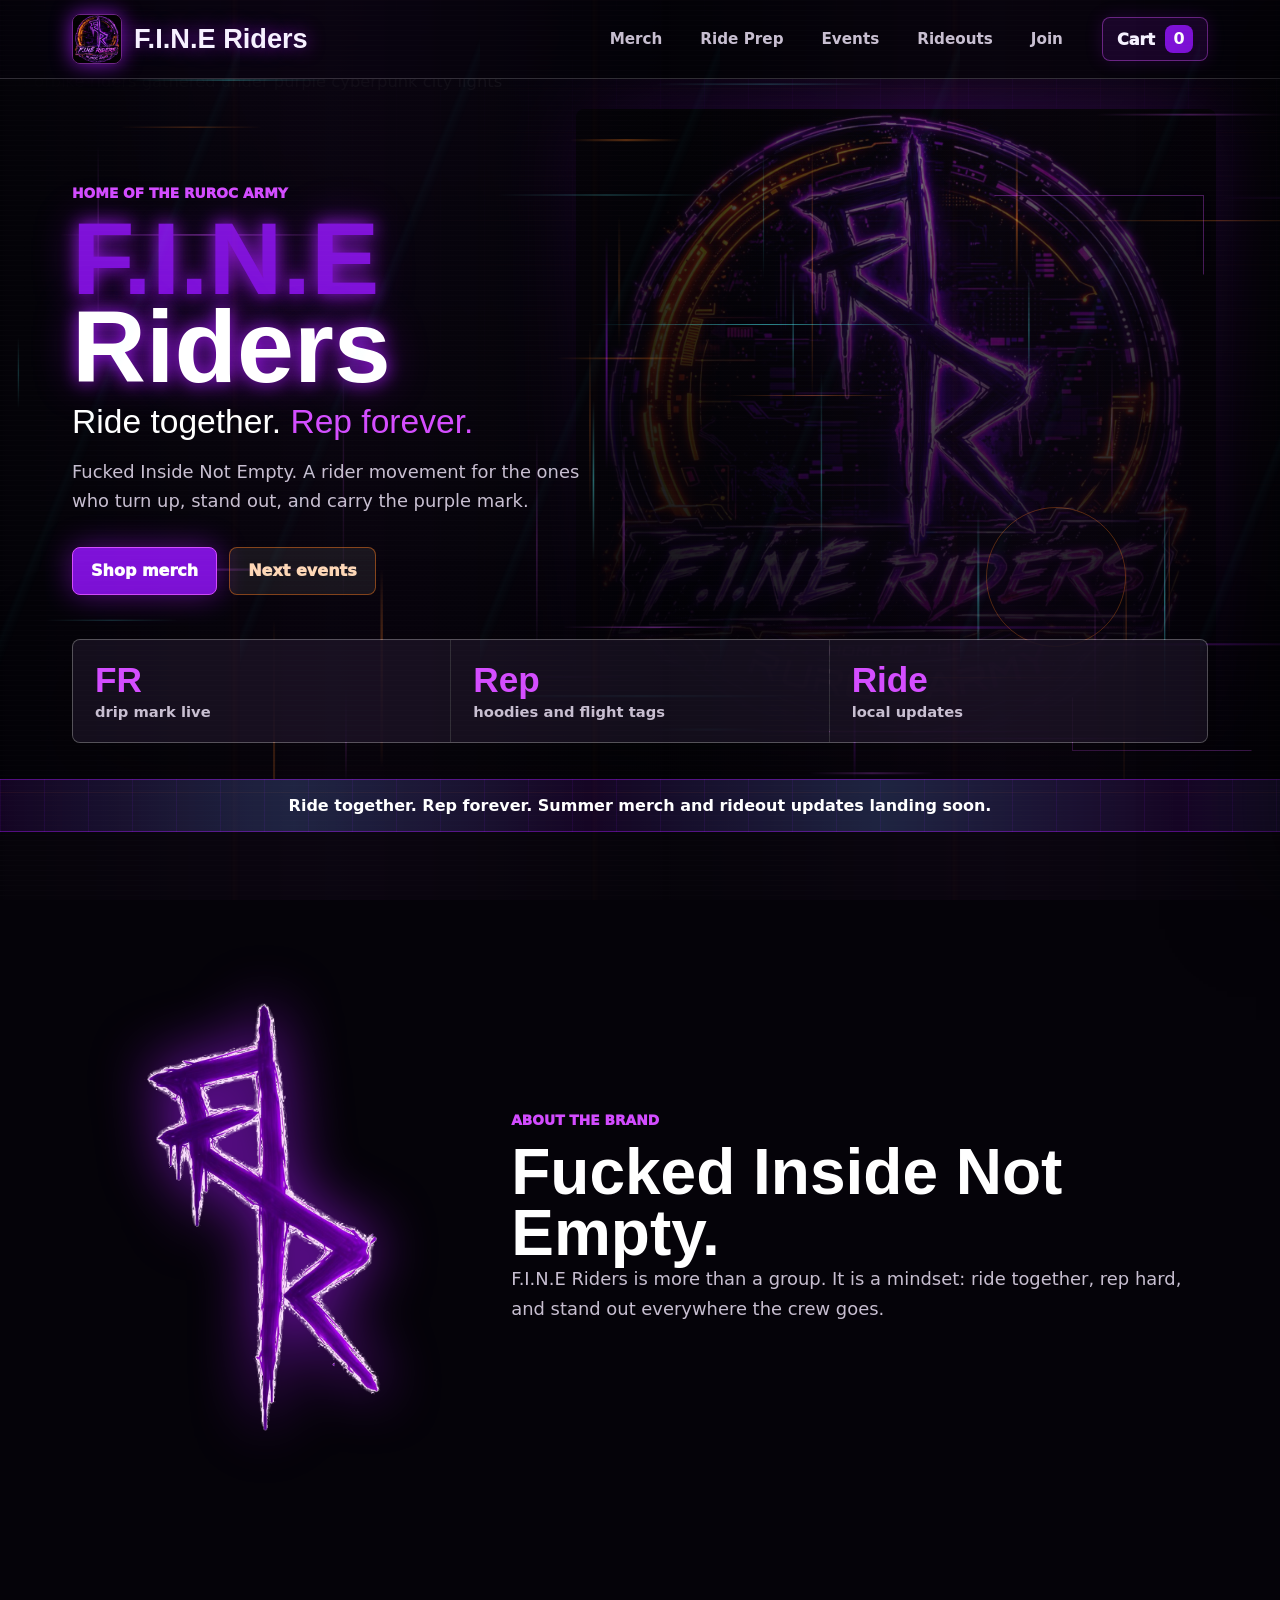
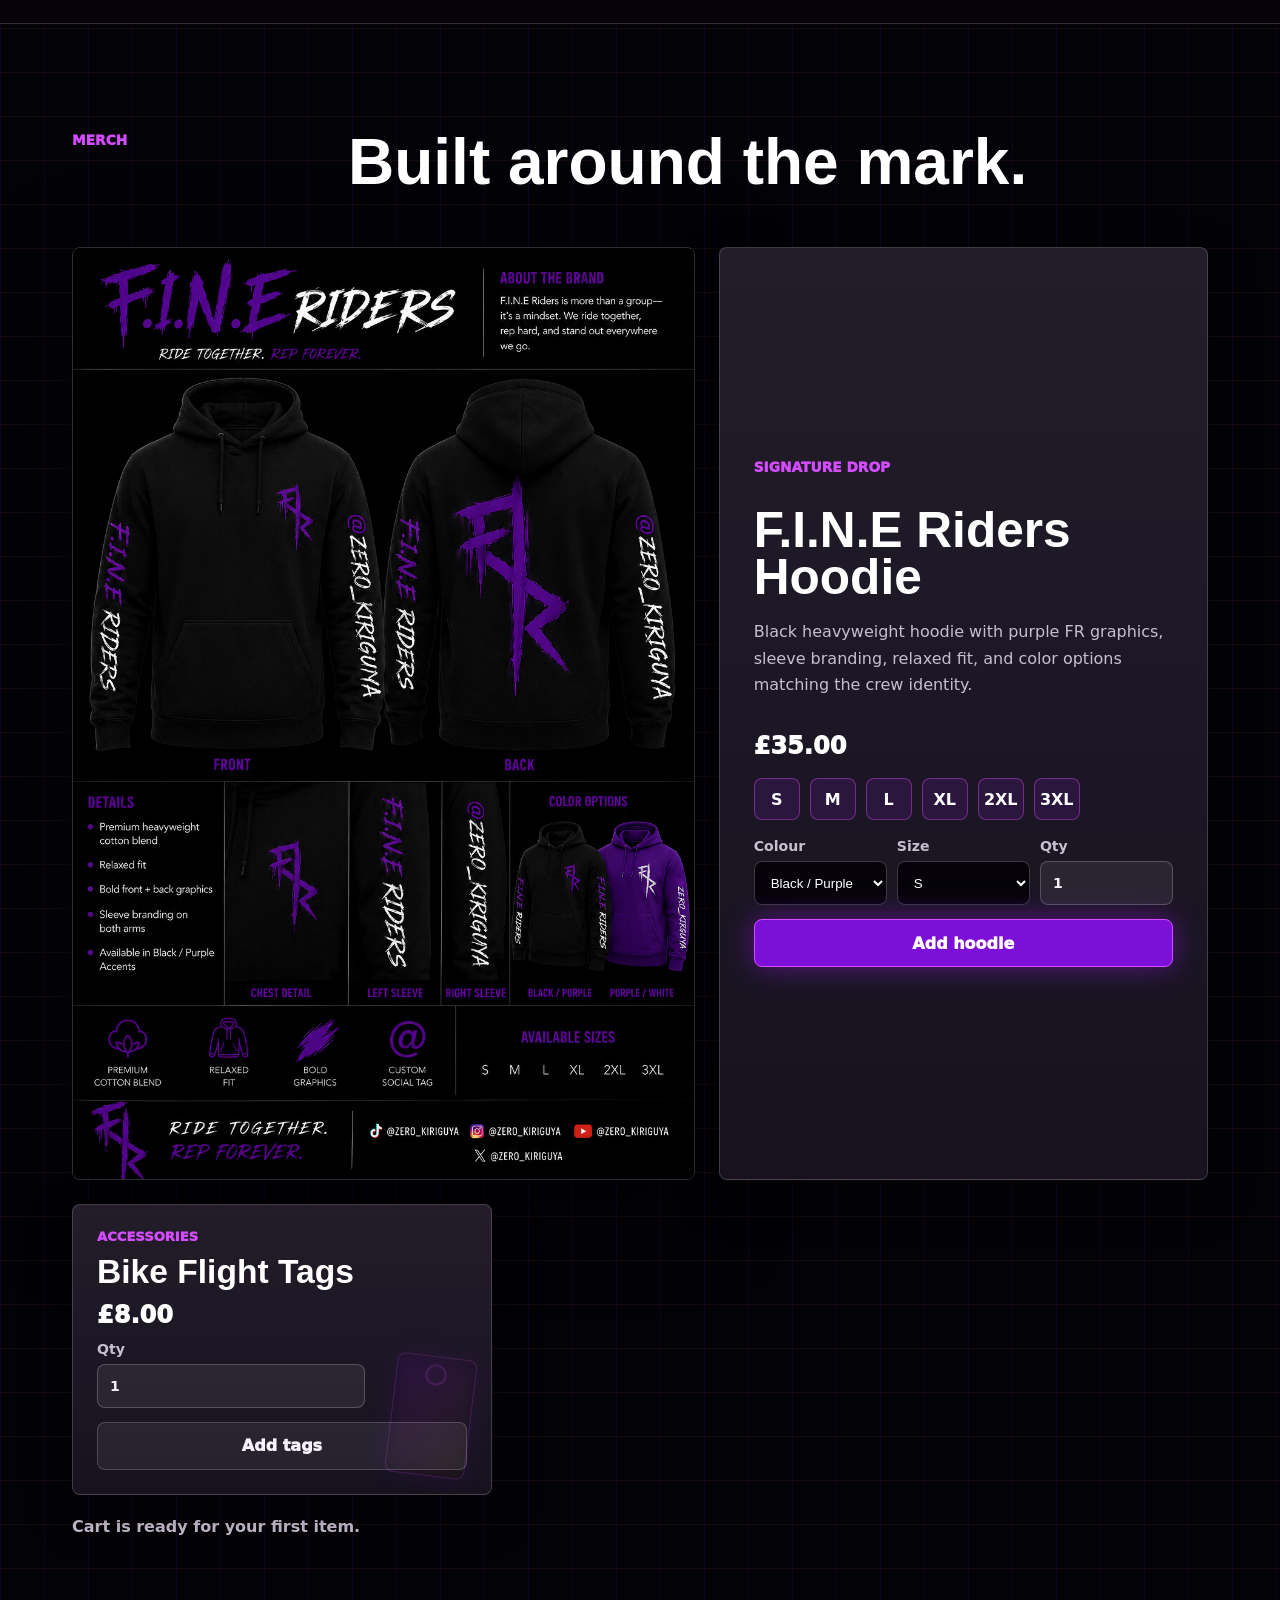
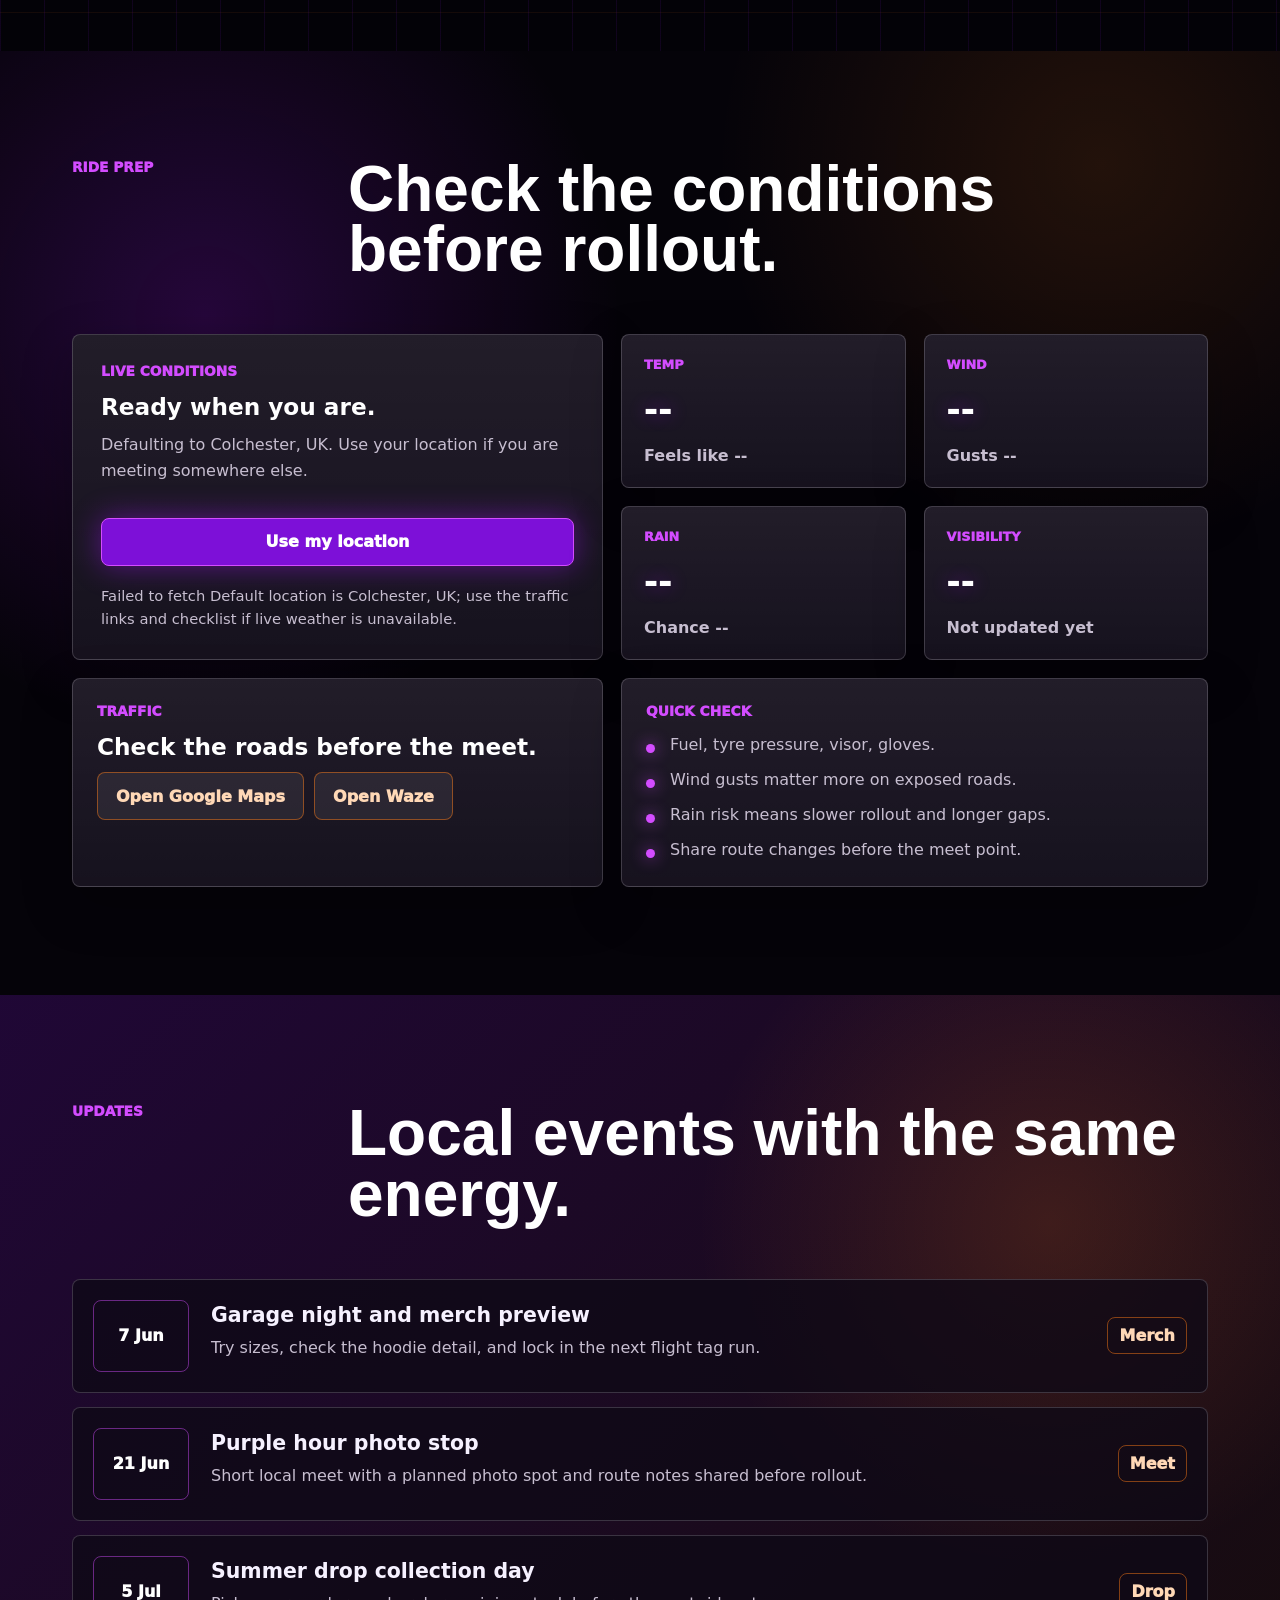
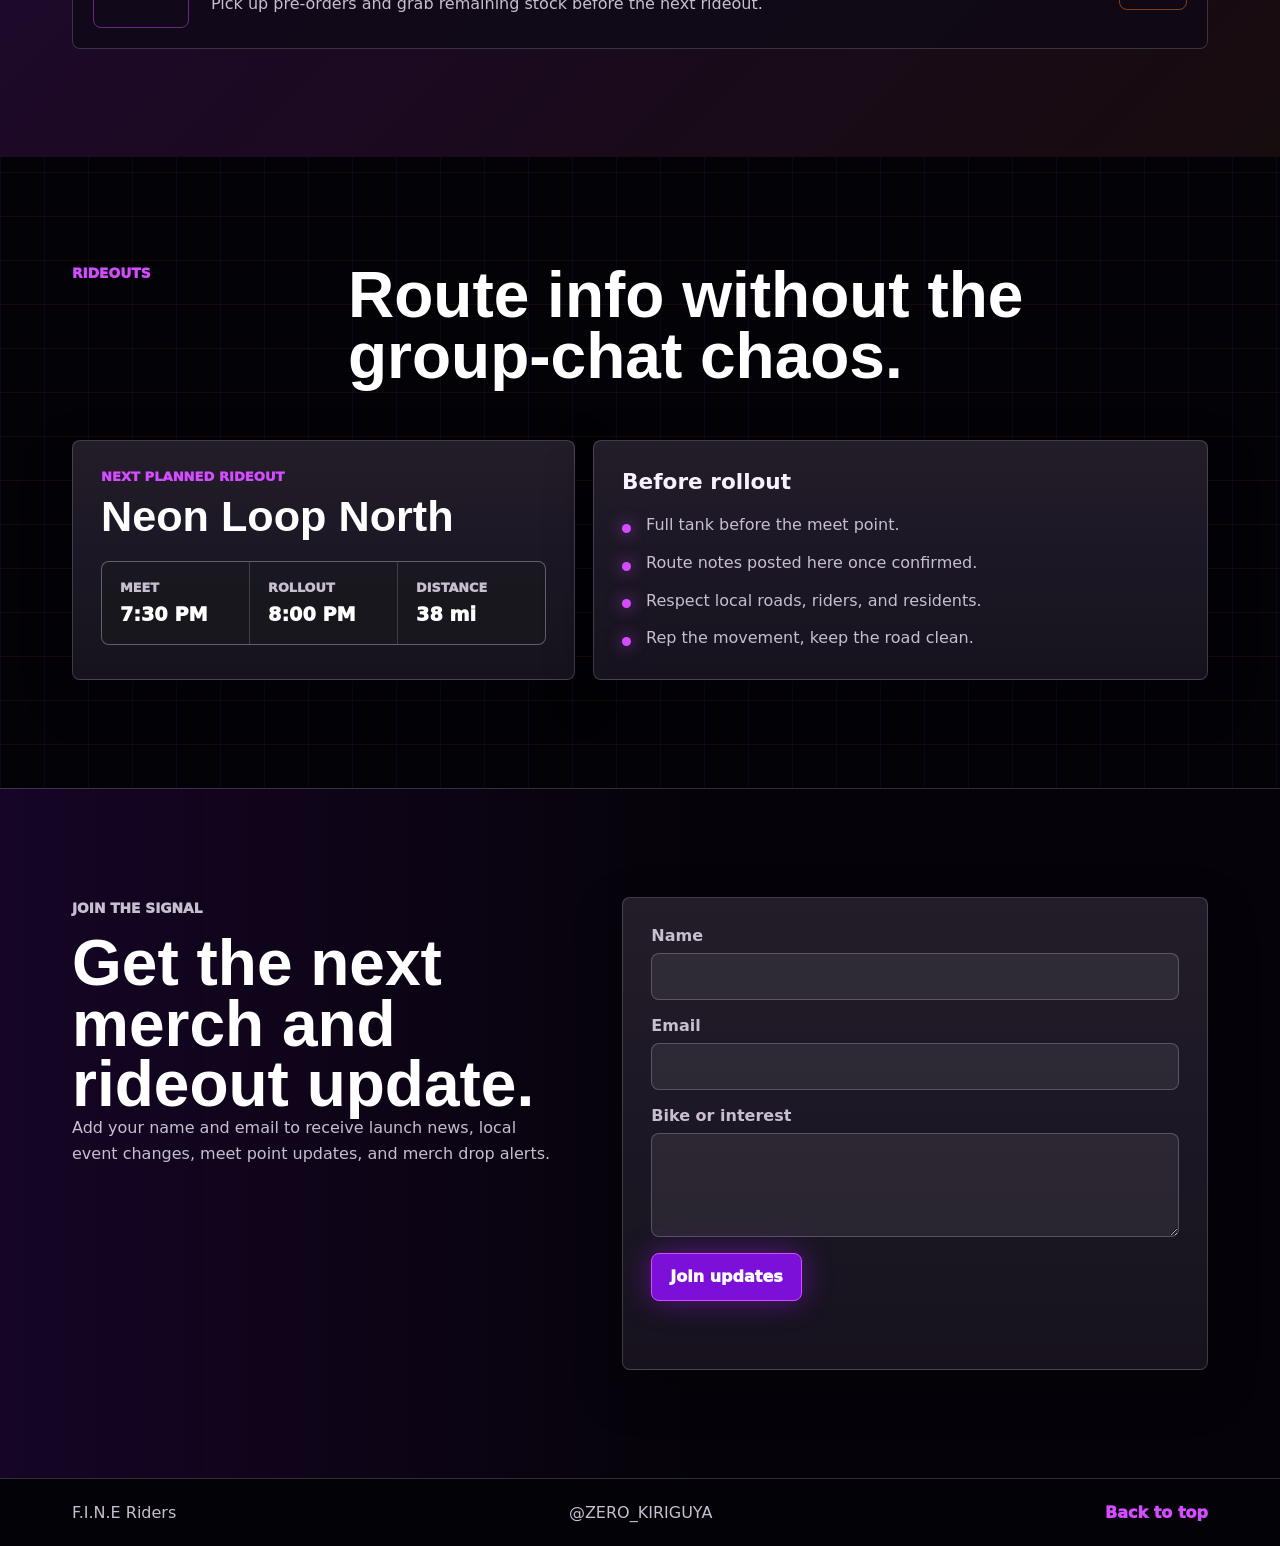
==== commit 7aa50476: "index.html" ====
--- a/index.html
+++ b/index.html
@@ -14,7 +14,7 @@
     <header class="site-header">
       <a class="brand" href="#top" aria-label="F.I.N.E Riders home">
         <span class="brand-mark" aria-hidden="true">
-          <img src="assets/brand/fine-crest.jpg" alt="">
+          <img src="fine-crest.jpg" alt="">
         </span>
         <span>F.I.N.E Riders</span>
       </a>
@@ -46,12 +46,12 @@
       <section class="hero">
         <img
           class="hero-bike"
-          src="assets/fine-riders-hero.png"
+          src="fine-riders-hero.png"
           alt="Motorbike riders gathered under purple cyberpunk city lights"
         >
         <img
           class="hero-crest"
-          src="assets/brand/fine-crest.jpg"
+          src="fine-crest.jpg"
           alt="F.I.N.E Riders cyberpunk crest"
         >
         <div class="hero-overlay" aria-hidden="true"></div>
@@ -102,7 +102,7 @@
 
       <section class="section brand-story" id="story">
         <div class="story-mark" aria-hidden="true">
-          <img src="assets/brand/fr-drip-mark-transparent.png" alt="">
+          <img src="fr-drip-mark-transparent.png" alt="">
         </div>
         <div>
           <p class="eyebrow">About the brand</p>
@@ -122,7 +122,7 @@
 
         <div class="merch-feature">
           <img
-            src="assets/brand/hoodie-board.png"
+            src="hoodie-board.png"
             alt="F.I.N.E Riders hoodie design board showing front, back, sleeve details, colors, and sizes"
           >
           <div class="merch-copy">
@@ -487,7 +487,7 @@
       </section>
 
       <section class="order-success" id="order-success" hidden>
-        <img src="assets/brand/thanks-ordering.png" alt="F.I.N.E Riders thanks for ordering graphic">
+        <img src="thanks-ordering.png" alt="F.I.N.E Riders thanks for ordering graphic">
         <p class="eyebrow">Order locked</p>
         <h2>Rep secured.</h2>
         <p id="order-message"></p>
@@ -497,7 +497,7 @@
 
     <footer class="site-footer">
       <p>F.I.N.E Riders</p>
-      <p>@ZERO_KIRIGUYA</p>
+      <p>@F.I.N.E.riders</p>
       <a href="#top">Back to top</a>
     </footer>
 
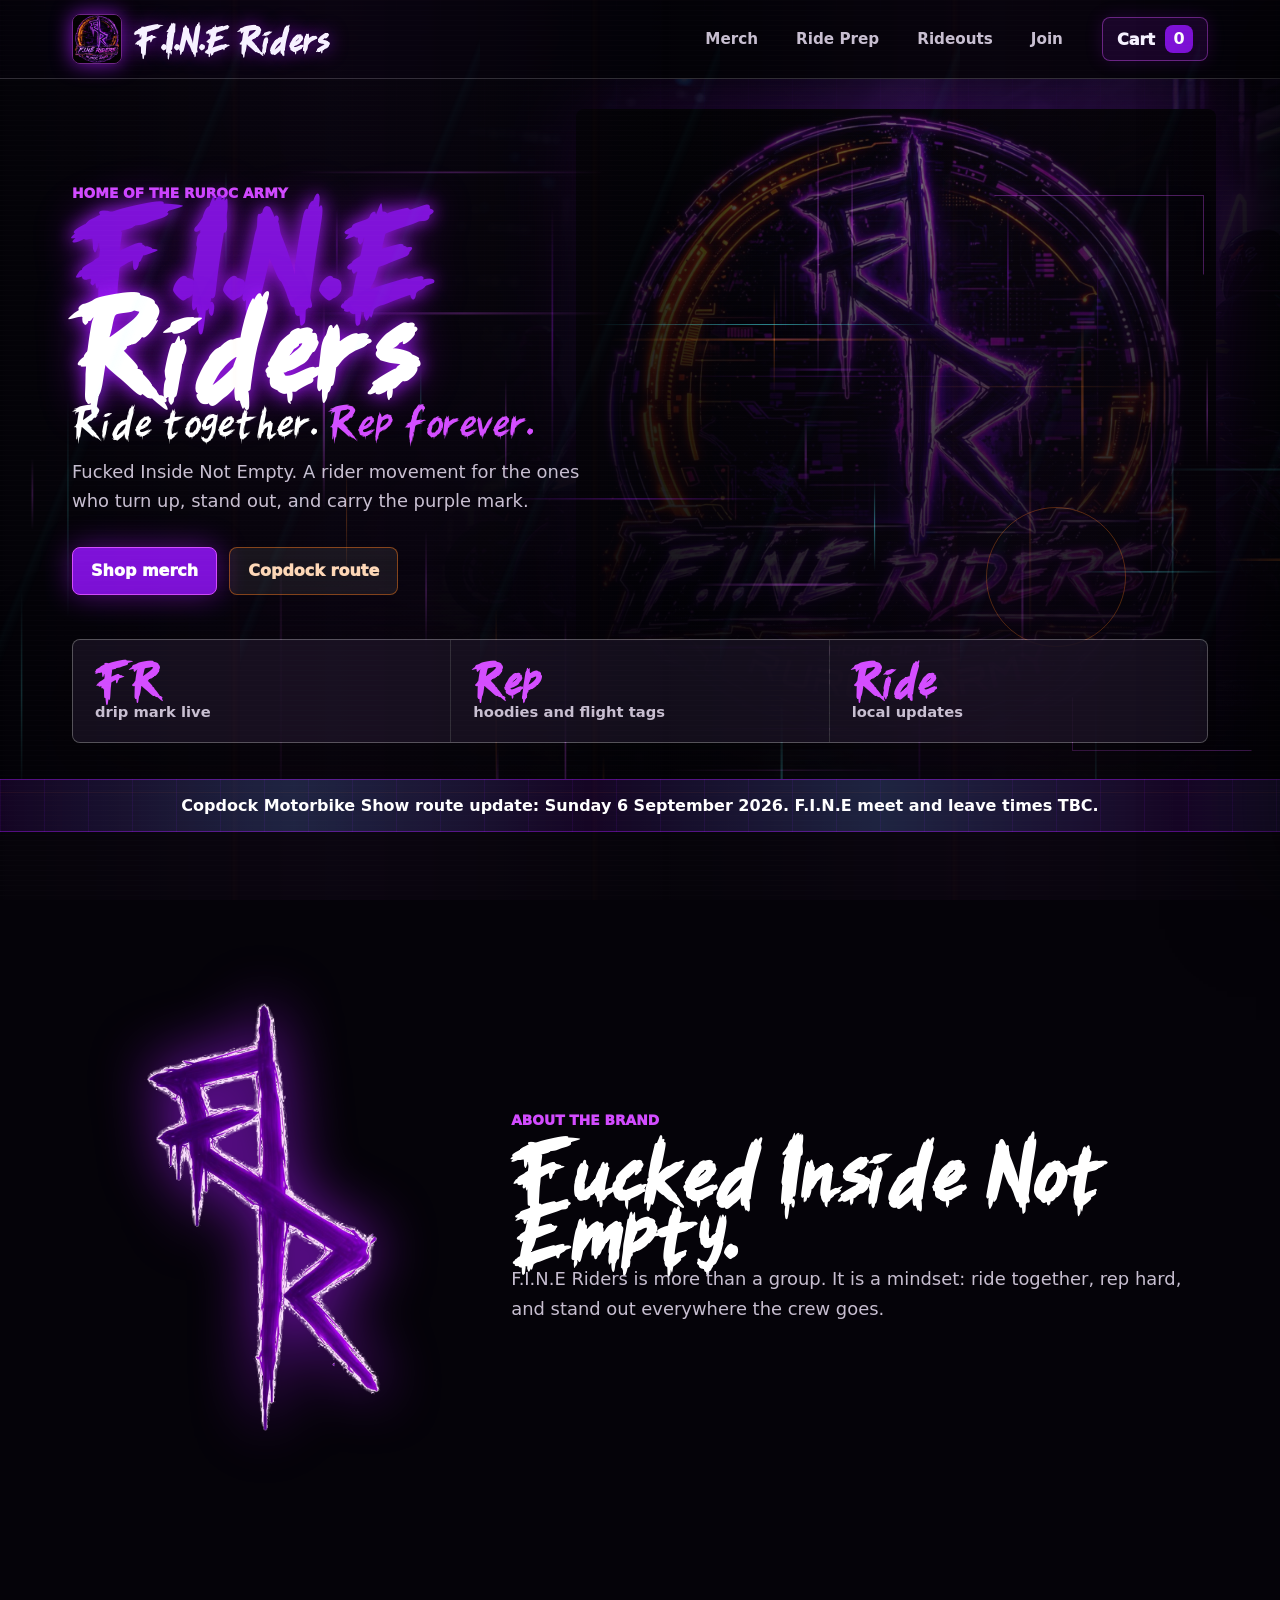
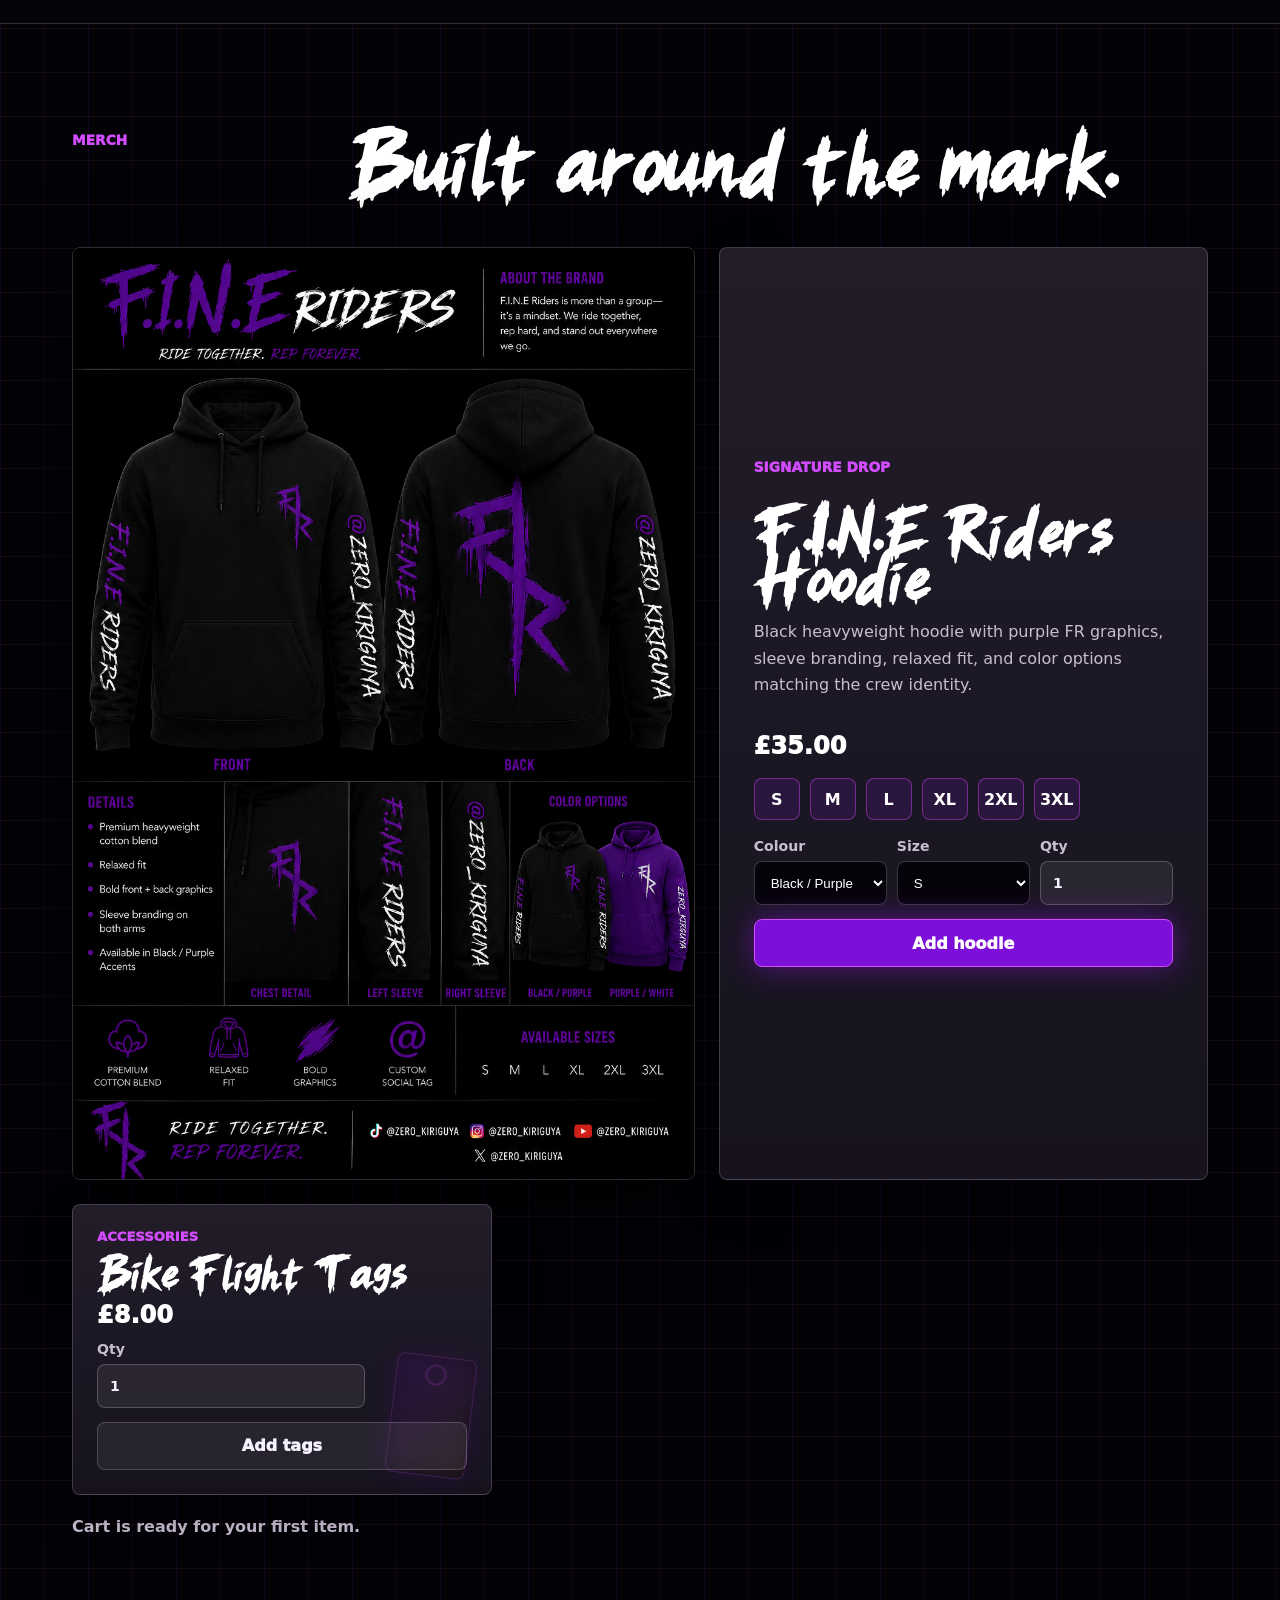
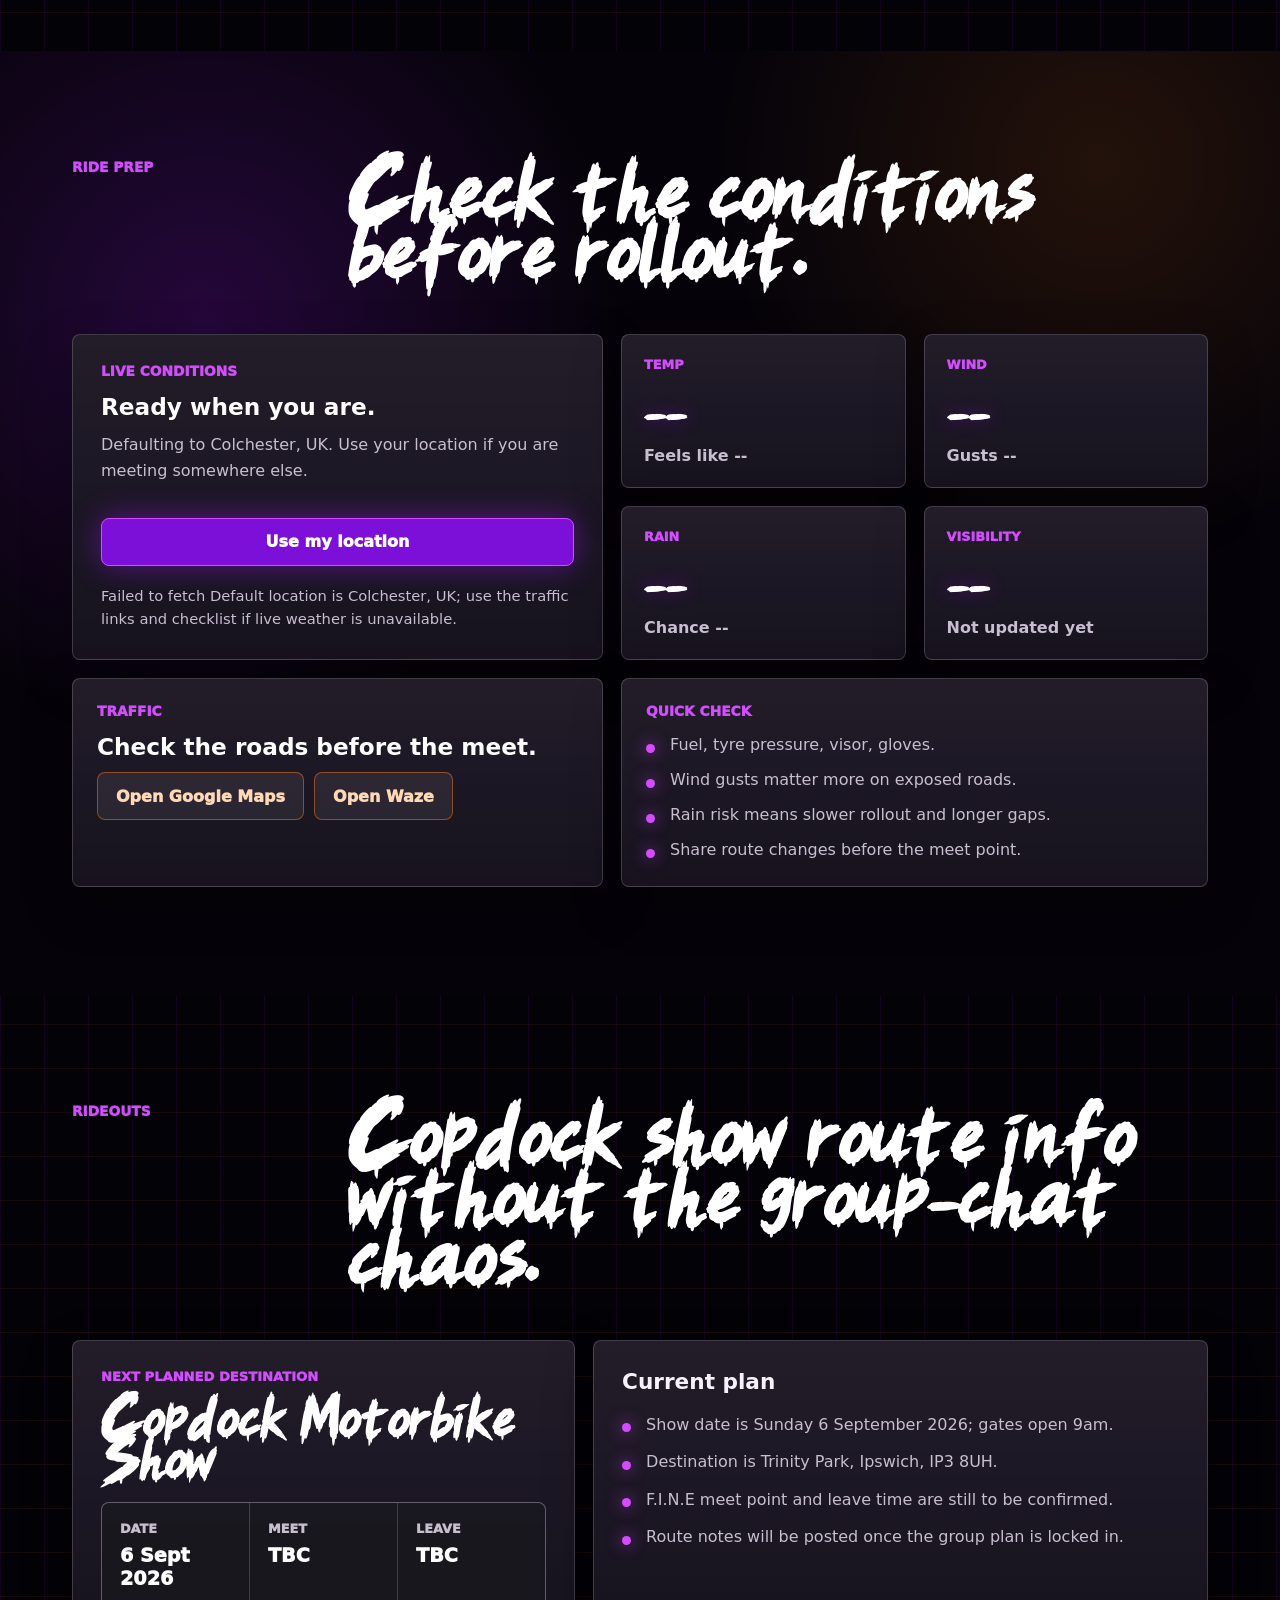
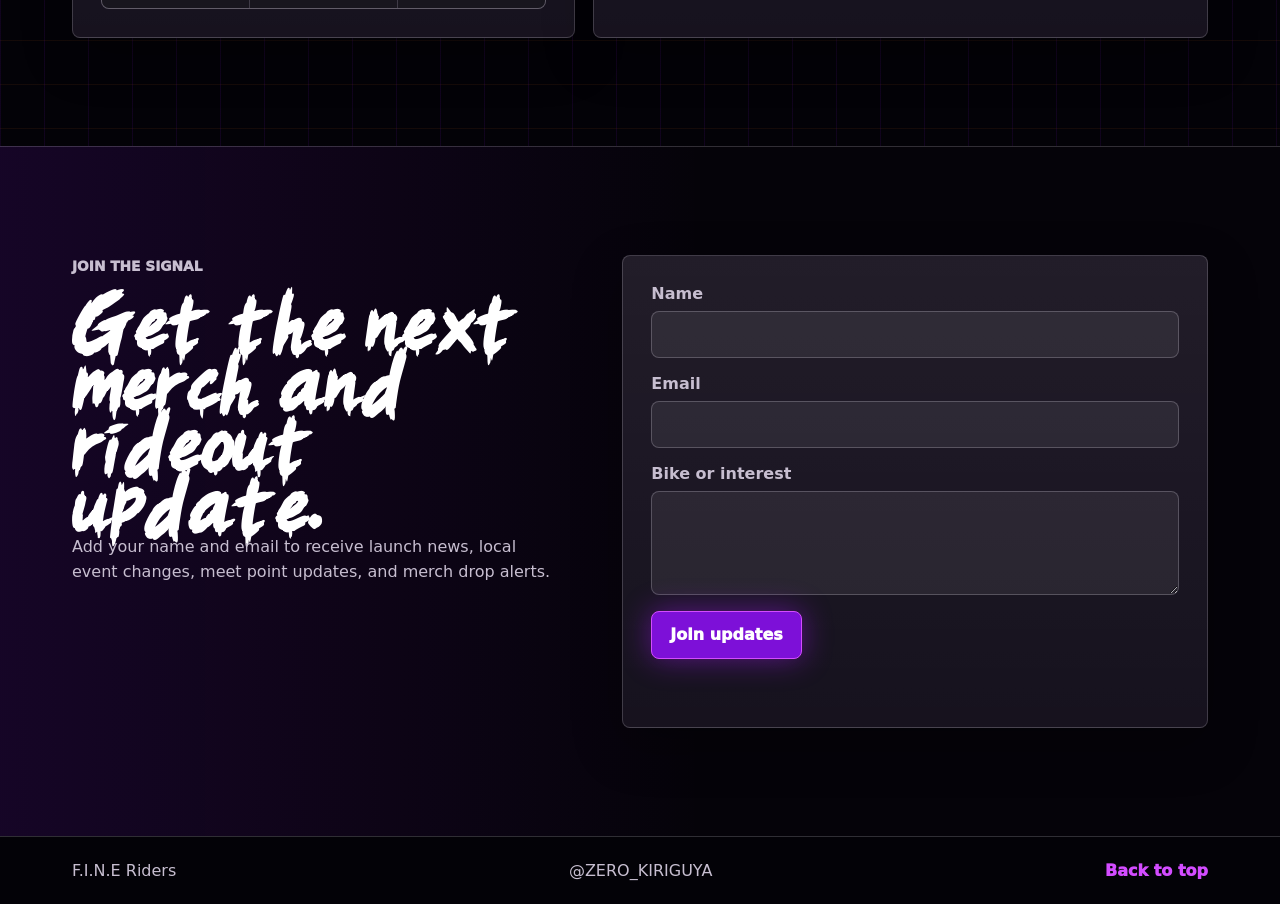
==== commit b9aebfb8: "update" ====
--- a/index.html
+++ b/index.html
@@ -6,7 +6,7 @@
     <title>F.I.N.E Riders</title>
     <meta
       name="description"
-      content="F.I.N.E Riders merch, local rideout updates, and bike group events."
+      content="F.I.N.E Riders merch, ride prep, and Copdock motorbike show route updates."
     >
     <link rel="stylesheet" href="styles.css">
   </head>
@@ -36,7 +36,6 @@
       <nav class="site-nav" id="site-nav" aria-label="Primary navigation">
         <a href="#shop">Merch</a>
         <a href="#prep">Ride Prep</a>
-        <a href="#events">Events</a>
         <a href="#rideouts">Rideouts</a>
         <a href="#join">Join</a>
       </nav>
@@ -76,7 +75,7 @@
           </p>
           <div class="hero-actions" aria-label="Primary actions">
             <a class="button primary" href="#shop">Shop merch</a>
-            <a class="button secondary" href="#events">Next events</a>
+            <a class="button secondary" href="#rideouts">Copdock route</a>
           </div>
         </div>
 
@@ -97,7 +96,7 @@
       </section>
 
       <section class="ticker" aria-label="Latest announcement">
-        <p>Ride together. Rep forever. Summer merch and rideout updates landing soon.</p>
+        <p>Copdock Motorbike Show route update: Sunday 6 September 2026. F.I.N.E meet and leave times TBC.</p>
       </section>
 
       <section class="section brand-story" id="story">
@@ -262,75 +261,39 @@
         </div>
       </section>
 
-      <section class="section events-band" id="events">
-        <div class="section-heading">
-          <p class="eyebrow">Updates</p>
-          <h2>Local events with the same energy.</h2>
-        </div>
-
-        <div class="event-list">
-          <article>
-            <time datetime="2026-06-07">7 Jun</time>
-            <div>
-              <h3>Garage night and merch preview</h3>
-              <p>Try sizes, check the hoodie detail, and lock in the next flight tag run.</p>
-            </div>
-            <span>Merch</span>
-          </article>
-
-          <article>
-            <time datetime="2026-06-21">21 Jun</time>
-            <div>
-              <h3>Purple hour photo stop</h3>
-              <p>Short local meet with a planned photo spot and route notes shared before rollout.</p>
-            </div>
-            <span>Meet</span>
-          </article>
-
-          <article>
-            <time datetime="2026-07-05">5 Jul</time>
-            <div>
-              <h3>Summer drop collection day</h3>
-              <p>Pick up pre-orders and grab remaining stock before the next rideout.</p>
-            </div>
-            <span>Drop</span>
-          </article>
-        </div>
-      </section>
-
       <section class="section rideout-section" id="rideouts">
         <div class="section-heading">
           <p class="eyebrow">Rideouts</p>
-          <h2>Route info without the group-chat chaos.</h2>
+          <h2>Copdock show route info without the group-chat chaos.</h2>
         </div>
 
         <div class="rideout-panel">
           <div class="route-card">
-            <p class="route-label">Next planned rideout</p>
-            <h3>Neon Loop North</h3>
+            <p class="route-label">Next planned destination</p>
+            <h3>Copdock Motorbike Show</h3>
             <dl>
               <div>
-                <dt>Meet</dt>
-                <dd>7:30 PM</dd>
+                <dt>Date</dt>
+                <dd>6 Sept 2026</dd>
               </div>
               <div>
-                <dt>Rollout</dt>
-                <dd>8:00 PM</dd>
+                <dt>Meet</dt>
+                <dd>TBC</dd>
               </div>
               <div>
-                <dt>Distance</dt>
-                <dd>38 mi</dd>
+                <dt>Leave</dt>
+                <dd>TBC</dd>
               </div>
             </dl>
           </div>
 
           <div class="rideout-rules">
-            <h3>Before rollout</h3>
+            <h3>Current plan</h3>
             <ul>
-              <li>Full tank before the meet point.</li>
-              <li>Route notes posted here once confirmed.</li>
-              <li>Respect local roads, riders, and residents.</li>
-              <li>Rep the movement, keep the road clean.</li>
+              <li>Show date is Sunday 6 September 2026; gates open 9am.</li>
+              <li>Destination is Trinity Park, Ipswich, IP3 8UH.</li>
+              <li>F.I.N.E meet point and leave time are still to be confirmed.</li>
+              <li>Route notes will be posted once the group plan is locked in.</li>
             </ul>
           </div>
         </div>
@@ -482,7 +445,7 @@
             </div>
           </div>
 
-          <button class="button primary" type="submit">Place order</button>
+          <button class="button primary" type="submit">Place order and prepare email</button>
         </form>
       </section>
 
@@ -491,13 +454,19 @@
         <p class="eyebrow">Order locked</p>
         <h2>Rep secured.</h2>
         <p id="order-message"></p>
+        <div class="order-actions">
+          <a class="button primary" id="order-send" href="#">Send order email</a>
+          <a class="button secondary" id="order-customer-copy" href="#">Email me a copy</a>
+          <button class="button secondary" type="button" id="order-copy">Copy order details</button>
+        </div>
+        <p class="form-status" id="order-copy-status" role="status" aria-live="polite"></p>
         <button class="button primary" type="button" id="order-reset">Start another order</button>
       </section>
     </aside>
 
     <footer class="site-footer">
       <p>F.I.N.E Riders</p>
-      <p>@F.I.N.E.riders</p>
+      <p>@ZERO_KIRIGUYA</p>
       <a href="#top">Back to top</a>
     </footer>
 
--- a/styles.css
+++ b/styles.css
@@ -1,6 +1,6 @@
 @font-face {
   font-family: "FineDisplay";
-  src: url("assets/fonts/fine.otf") format("opentype");
+  src: url("fine.otf") format("opentype");
   font-display: swap;
 }
 
@@ -1423,6 +1423,18 @@
   line-height: 1.55;
 }
 
+.order-actions {
+  display: grid;
+  gap: 10px;
+}
+
+.button[aria-disabled="true"] {
+  opacity: 0.48;
+  cursor: not-allowed;
+  transform: none;
+  box-shadow: none;
+}
+
 .order-success img {
   width: 100%;
   border: 1px solid var(--line);
